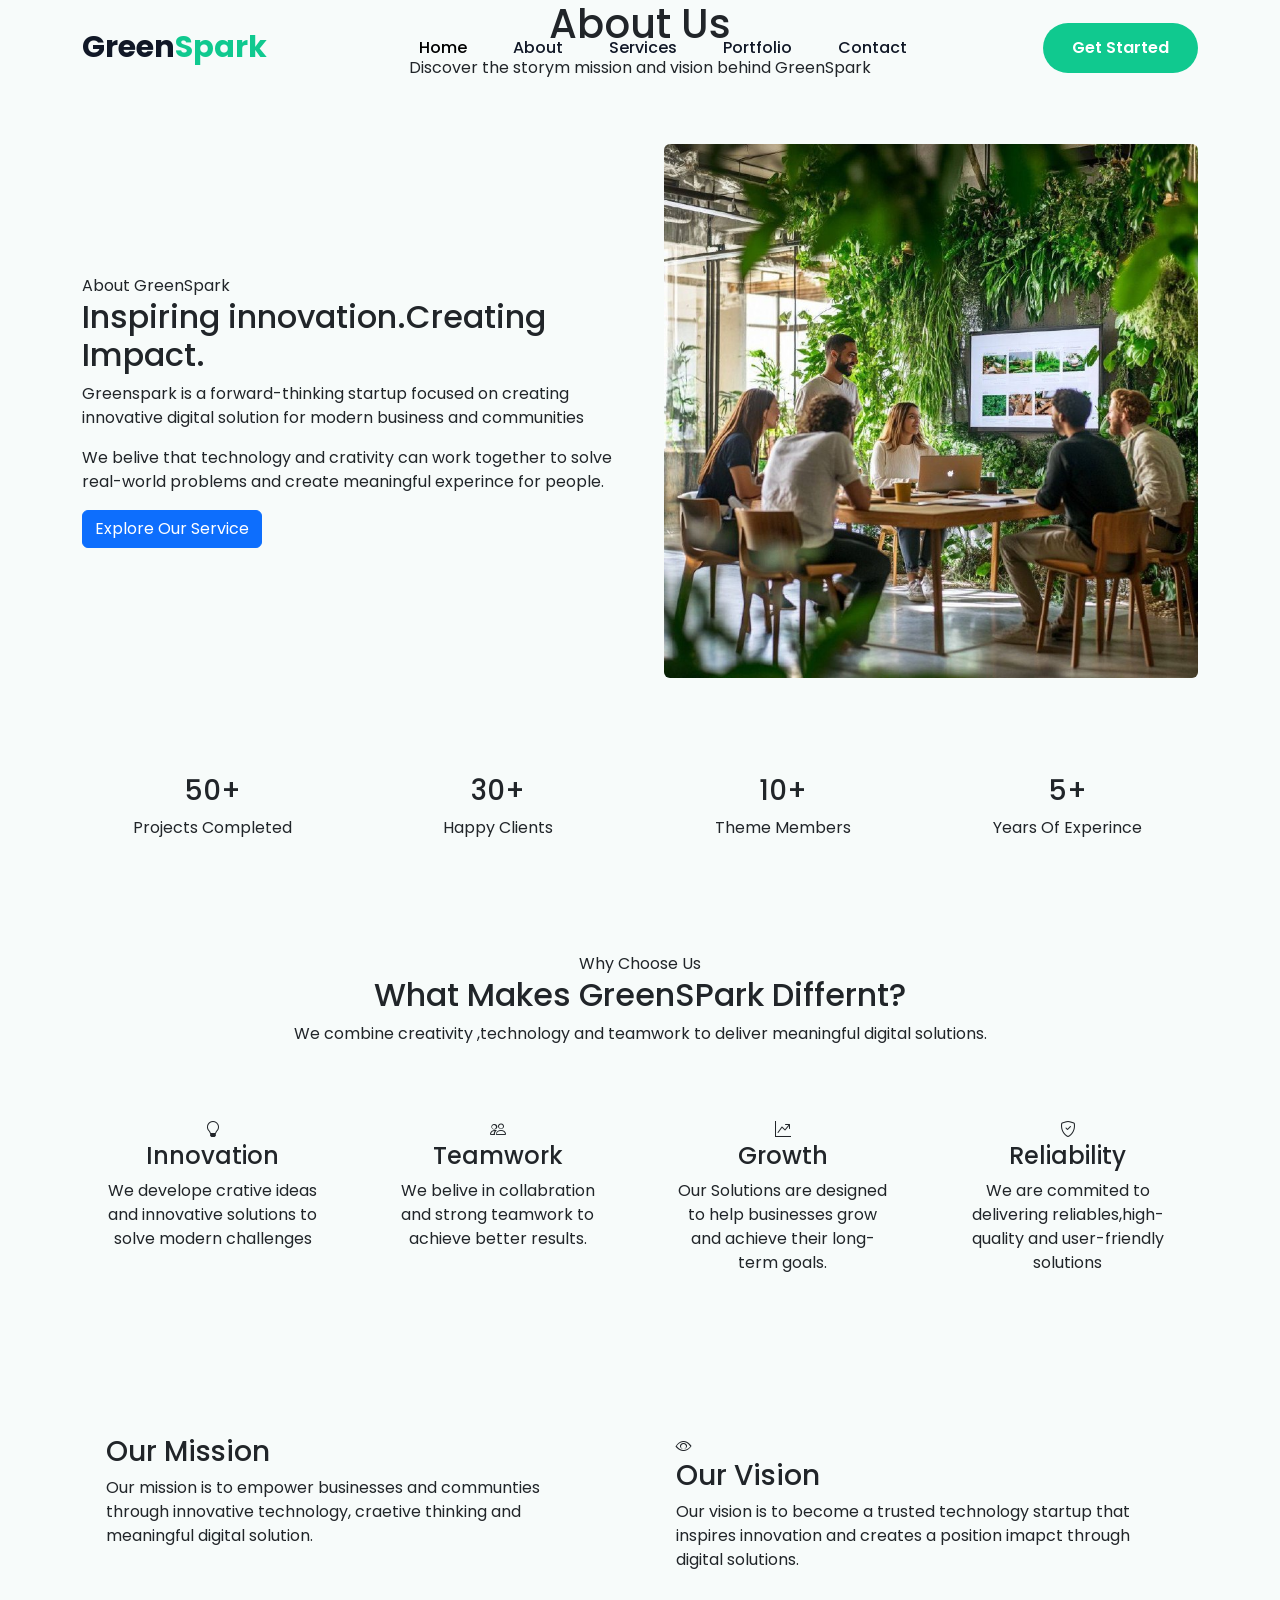
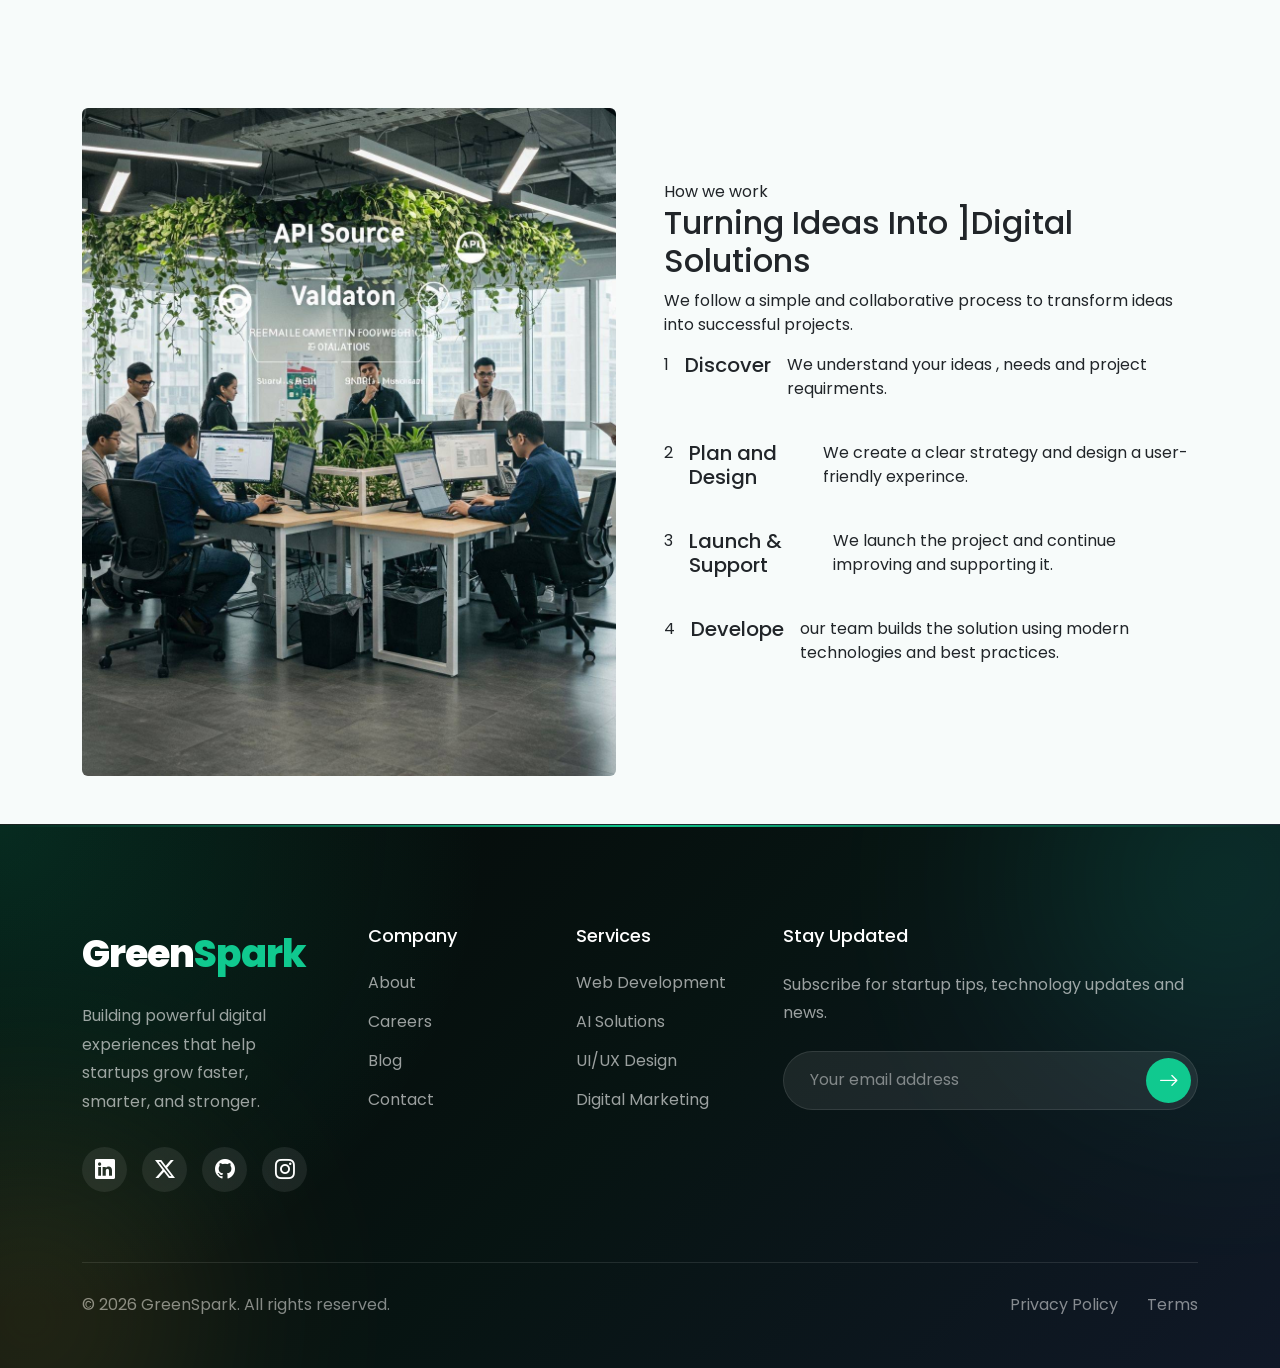
==== about.html @ 2377ae33 "Create GreenSpark About Us Page Structure" ====
<!DOCTYPE html>
<html lang="en">
<head>
    <meta charset="UTF-8">
    <meta name="viewport" content="width=device-width, initial-scale=1.0">
    <title>GreenSpark</title>

    <!-- Bootstrap CSS -->
    <link href="https://cdn.jsdelivr.net/npm/bootstrap@5.3.3/dist/css/bootstrap.min.css" rel="stylesheet" />
    
    <!-- Bootstrap Icons -->
    <link rel="stylesheet" href="https://cdn.jsdelivr.net/npm/bootstrap-icons@1.11.3/font/bootstrap-icons.min.css" />
    
    <!-- Google Font -->
    <link rel="preconnect" href="https://fonts.googleapis.com" />
    <link rel="preconnect" href="https://fonts.gstatic.com" crossorigin />
    
    <link href="https://fonts.googleapis.com/css2?family=Poppins:wght@300;400;500;600;700;800&display=swap"
        rel="stylesheet" />

        <link rel="stylesheet" href="css/style.css" />
</head>
<body>

    <!-- Navbar Start -->
    
    <nav class="navbar navbar-expand-lg fixed-top custom-navbar">
        <div class="container">
            <a class="navbar-brand fw-bold logo" href="#">
                Green<span>Spark</span>
            </a>
    
            <button class="navbar-toggler border-0 shadow-none" type="button" data-bs-toggle="collapse"
                data-bs-target="#navbar">
                <i class="bi bi-list fs-2"></i>
            </button>
    
            <div class="collapse navbar-collapse" id="navbar">
                <ul class="navbar-nav mx-auto">
                    <li class="nav-item">
                        <a class="nav-link active" href="#">Home</a>
                    </li>
    
                    <li class="nav-item">
                        <a class="nav-link" href="#">About</a>
                    </li>
    
                    <li class="nav-item">
                        <a class="nav-link" href="#">Services</a>
                    </li>
    
                    <li class="nav-item">
                        <a class="nav-link" href="#">Portfolio</a>
                    </li>
    
                    <li class="nav-item">
                        <a class="nav-link" href="#">Contact</a>
                    </li>
                </ul>
    
                <a href="#" class="btn btn-start"> Get Started </a>
            </div>
        </div>
    </nav>
    <!-- About Hero Section -->
    <section class="about-hero">
        <div class="container text-center">
            <h1>About Us</h1>
            <p>Discover the storym mission and vision behind GreenSpark</p>
        </div>
    </section>
    
    <!-- About GreenSpark -->
    <section class="about-intro py-5">
        <div class="container">
            <div class="row align-items-center g-5">
                <div class="col-lg-6">
                    <span>
                        About GreenSpark
                    </span>
                    <h2>
                        Inspiring innovation.Creating Impact.
                    </h2>
                    <p>
                        Greenspark is a forward-thinking startup focused on creating innovative digital solution for
                        modern business and communities
                    </p>
    
                    <p>
                        We belive that technology and crativity can work together to solve real-world problems and
                        create meaningful experince for people.
                    </p>
    
                    <a href="" class="btn btn-primary">
                        Explore Our Service
    
                    </a>
                </div>
                <div class="col-lg-6">
                    <img src="images/about-img.jfif" alt="GreenSpark theme working together" class="img-fluid rounded">
                </div>
    
            </div>
        </div>
    </section>
    
    <!-- Statistics Section -->
    <section class="statistics py-5">
        <div class="container">
            <div class="row text-center g-4">
    
                <!-- Statistics 1 -->
                <div class="col-6 col-lg-3">
                    <div class="stat-item">
                        <h3>
                            50+
                        </h3>
                        <p>
                            Projects Completed
                        </p>
                    </div>
                </div>
    
                <!-- Statistics 2 -->
    
                <div class="col-6 col-lg-3">
                    <div class="stat-item">
                        <h3>
                            30+
                        </h3>
                        <p>
                            Happy Clients
                        </p>
                    </div>
                </div>
    
                <!-- Statistics 3 -->
    
                <div class="col-6 col-lg-3">
                    <div class="stat-item">
                        <h3>
                            10+
                        </h3>
                        <p>
                            Theme Members
                        </p>
                    </div>
                </div>
    
                <!-- Statistics 4 -->
    
                <div class="col-6 col-lg-3">
                    <div class="stat-item">
                        <h3>
                            5+
                        </h3>
                        <p>
                            Years Of Experince
                        </p>
                    </div>
                </div>
    
            </div>
    </section>
    
    <!-- Why Choose us  -->
    
    <section class="why-choose-us py-5">
        <div class="container">
            <div class="text-center mb-5">
                <span>
                    Why Choose Us
                </span>
                <h2>
                    What Makes GreenSPark Differnt?
                </h2>
    
                <p>
                    We combine creativity ,technology and teamwork to deliver meaningful digital solutions.
                </p>
    
            </div>
    
            <div class="row g-4">
    
                <!-- Feature 1 -->
                <div class="col-md-6 col-lg-3">
                    <div class="featured-card text-center p-4 h-100">
                        <div class="feature-icon">
                            <i class="bi bi-lightbulb"></i>
                        </div>
                        <h4>
                            Innovation
                        </h4>
                        <p>
                            We develope crative ideas and innovative solutions to solve modern challenges
                        </p>
    
                    </div>
    
                </div>
    
                <!-- Feature 2 -->
                <div class="col-md-6 col-lg-3">
                    <div class="featured-card text-center p-4 h-100">
                        <div class="feature-icon">
                            <i class="bi bi-people"></i>
                        </div>
                        <h4>
                            Teamwork
                        </h4>
                        <p>
                            We belive in collabration and strong teamwork to achieve better results.
                        </p>
    
                    </div>
    
                </div>
    
                <!-- Feature 3 -->
                <div class="col-md-6 col-lg-3">
                    <div class="featured-card text-center p-4 h-100">
                        <div class="feature-icon">
                            <i class="bi bi-graph-up-arrow"></i>
                        </div>
                        <h4>
                            Growth
                        </h4>
                        <p>
                            Our Solutions are designed to help businesses grow and achieve their long-term goals.
                        </p>
    
                    </div>
    
                </div>
    
                <!-- Feature 4 -->
                <div class="col-md-6 col-lg-3">
                    <div class="featured-card text-center p-4 h-100">
                        <div class="feature-icon">
                            <i class="bi bi-shield-check"></i>
                        </div>
                        <h4>
                            Reliability
                        </h4>
                        <p>
                            We are commited to delivering reliables,high-quality and user-friendly solutions
                        </p>
    
                    </div>
    
                </div>
    
            </div>
        </div>
    
    </section>
    
    <!-- Mission & Vission -->
    
    <section class="mission-vision py-5">
        <div class="container">
            <div class="row g-4">
    
                <!-- mission -->
    
                <div class="col-md-6">
                    <div class="mission-card p-4 h-100">
                        <div class="section-icon">
                            <i class="bi bi-bullseys"></i>
                        </div>
                        <h3>
                            Our Mission
                        </h3>
                        <p>
                            Our mission is to empower businesses and communties through innovative technology,
                            craetive thinking and meaningful digital solution.
                        </p>
    
                    </div>
                </div>
    
                <!-- vision -->
    
                <div class="col-md-6">
                    <div class="mission-card p-4 h-100">
                        <div class="section-icon">
                            <i class="bi bi-eye"></i>
                        </div>
                        <h3>
                            Our Vision
                        </h3>
                        <p>
                            Our vision is to become a trusted technology startup that inspires innovation and creates a
                            position imapct through digital solutions.
                        </p>
    
                    </div>
                </div>
    
            </div>
        </div>
    
    </section>
    
    <!-- How we work -->
    <section class="how-it-works py-5">
        <div class="container">
            <div class="row align-items-center g-5">
    
                <!-- Image-->
                <div class="col-lg-6">
                    <img src="images/abo.jfif" alt="GreenSPark team working" class="img-fluid rounded">
                </div>
    
                <!-- Steps -->
    
                <div class="col-lg-6">
                    <span>
                        How we work
                    </span>
    
                    <h2>
                        Turning Ideas Into ]Digital Solutions
                    </h2>
    
                    <p>
                        We follow a simple and collaborative process to transform ideas into successful projects.
                    </p>
    
                    <!-- Step 1 -->
    
                    <div class="work-step d-flex gap-3 mb-4">
                        <div class="step-number">
                            1
                        </div>
    
                        <h5>
                            Discover
                        </h5>
    
                        <p>
                            We understand your ideas , needs and project requirments.
                        </p>
                    </div>
    
                    <!-- Step 2 -->
    
                    <div class="work-step d-flex gap-3 mb-4">
                        <div class="step-number">
                            2
                        </div>
    
                        <h5>
                            Plan and Design
                        </h5>
    
                        <p>
                            We create a clear strategy and design a user-friendly experince.
                        </p>
                    </div>
    
                    <!-- Step 3 -->
    
                    <div class="work-step d-flex gap-3 mb-4">
                        <div class="step-number">
                            3
                        </div>
    
                        <h5>
                            Launch & Support
                        </h5>
    
                        <p>
                            We launch the project and continue improving and supporting it.
                        </p>
                    </div>
    
                    <!-- Step 4 -->
    
                    <div class="work-step d-flex gap-3 mb-4">
                        <div class="step-number">
                            4
                        </div>
    
                        <h5>
                            Develope
                        </h5>
    
                        <p>
                            our team builds the solution using modern technologies and best practices.
                        </p>
                    </div>
    
                </div>
    
            </div>
        </div>
    
    </section>
    <!-- Footer Section   -->
    
    <footer class="footer">
        <!-- Decorative Glow -->
    
        <div class="footer-glow footer-glow-one"></div>
        <div class="footer-glow footer-glow-two"></div>
    
        <div class="container">
            <div class="footer-main">
                <!-- Brand -->
    
                <div class="footer-brand">
                    <a href="#" class="footer-logo"> Green<span>Spark</span> </a>
    
                    <p>
                        Building powerful digital experiences that help startups grow
                        faster, smarter, and stronger.
                    </p>
    
                    <div class="footer-socials">
                        <a href="#">
                            <i class="bi bi-linkedin"></i>
                        </a>
    
                        <a href="#">
                            <i class="bi bi-twitter-x"></i>
                        </a>
    
                        <a href="#">
                            <i class="bi bi-github"></i>
                        </a>
    
                        <a href="#">
                            <i class="bi bi-instagram"></i>
                        </a>
                    </div>
                </div>
    
                <!-- Company -->
    
                <div class="footer-column">
                    <h4>Company</h4>
    
                    <a href="#"> About </a>
    
                    <a href="#"> Careers </a>
    
                    <a href="#"> Blog </a>
    
                    <a href="#"> Contact </a>
                </div>
    
                <!-- Services -->
    
                <div class="footer-column">
                    <h4>Services</h4>
    
                    <a href="#"> Web Development </a>
    
                    <a href="#"> AI Solutions </a>
    
                    <a href="#"> UI/UX Design </a>
    
                    <a href="#"> Digital Marketing </a>
                </div>
    
                <!-- Newsletter -->
    
                <div class="footer-newsletter">
                    <h4>Stay Updated</h4>
    
                    <p>Subscribe for startup tips, technology updates and news.</p>
    
                    <div class="newsletter-box">
                        <input type="email" placeholder="Your email address" />
    
                        <button>
                            <i class="bi bi-arrow-right"></i>
                        </button>
                    </div>
                </div>
            </div>
    
            <!-- Bottom -->
    
            <div class="footer-bottom">
                <p>© 2026 GreenSpark. All rights reserved.</p>
    
                <div>
                    <a href="#"> Privacy Policy </a>
    
                    <a href="#"> Terms </a>
                </div>
            </div>
        </div>
    </footer>
    
    <script src="js/main.js"></script>
    <script src="https://cdn.jsdelivr.net/npm/bootstrap@5.3.3/dist/js/bootstrap.bundle.min.js"></script>

</body>
</html>
---- css/style.css ----
:root{

--primary:#0DBA7B;
--primary-dark:#0A8A5A;
--secondary:#FFD54A;

--dark:#101918;

--dark-2:#1F2937;

--light:#F8FCFB;

--white:#FFFFFF;

--text:#6B7280;

--border:#E5E7EB;

--shadow:0 15px 40px rgba(0,0,0,.08);

--radius:20px;

--transition:.35s ease;
--color: rgb(246, 251, 250)


}


*{
margin:0;
padding:0;
box-sizing:border-box;
font-family:'Poppins',sans-serif;
}

:root{

--green:#10C98F;
--yellow:#FFD34E;
--dark:#111827;
--gray:#6B7280;
--light:#F7FBFA;
--white:#fff;
--shadow:0 15px 40px rgba(0,0,0,.08);

}

body{

background:var(--light);

overflow-x:hidden;

}

.custom-navbar{

padding:20px 0;

transition:.4s;

}

.nav-scroll{

background:white;

box-shadow:var(--shadow);

padding:15px 0;

}

.logo{

font-size:30px;

color:var(--dark);

}

.logo span{

color:var(--green);

}

.nav-link{

margin:0 15px;

font-weight:500;

color:var(--dark);

transition:.3s;

}

.nav-link:hover{

color:var(--green);

}

.btn-start{

background:var(--green);

color:white;

padding:12px 28px;

border-radius:50px;

font-weight:600;

}

.btn-start:hover{

background:#0da776;

color:white;

transform:translateY(-3px);

}

.hero{

position:relative;

padding-top:120px;

}

.hero-tag{

display:inline-block;

padding:10px 20px;

background:white;

border-radius:50px;

box-shadow:var(--shadow);

font-size:14px;

font-weight:600;

}

.hero-title{

font-size:65px;

font-weight:800;

line-height:1.2;

color:var(--dark);

}

.hero-title span{

color:var(--green);

}

.hero-text{

font-size:18px;

color:var(--gray);

max-width:520px;

line-height:1.8;

}

.hero-btn{

background:var(--green);

color:white;

padding:15px 35px;

border-radius:50px;

font-weight:600;

margin-right:15px;

}

.hero-btn:hover{

background:#0da776;

color:white;

transform:translateY(-4px);

}

.hero-outline{

border:2px solid var(--green);

padding:15px 30px;

border-radius:50px;

color:var(--green);

font-weight:600;

}

.hero-outline:hover{

background:var(--green);

color:white;

}

.dashboard{

height: 551px;

position:relative;

}

.main-circle{

width:380px;

height:380px;

background:linear-gradient(135deg,#10C98F,#00A86B);

border-radius:50%;

position:absolute;

right:20px;

top:80px;

opacity:.15;
z-index: -1;

}

.card-one{

position:absolute;

top:40px;

left:20px;

background:white;

padding:30px;

border-radius:20px;

box-shadow:var(--shadow);

width:250px;

}

.card-two{

position:absolute;

right:0;

top:220px;

background:white;

padding:30px;

width:220px;

border-radius:20px;

box-shadow:var(--shadow);

text-align:center;

}

.card-three{

position:absolute;

bottom:40px;

left:70px;

background:white;

padding:30px;

border-radius:20px;

width:200px;

box-shadow:var(--shadow);

}

.card-two i{

font-size:40px;

color:var(--green);

margin-bottom:15px;

}

/* ----------   animations  -------- */


.floating{
animation:float1 4s ease-in-out infinite;
}

.floating2{
animation:float2 5s ease-in-out infinite;
}

.floating3{
animation:float3 6s ease-in-out infinite;
}

@keyframes float1{
0%,100%{transform:translateY(0);}
50%{transform:translateY(-20px);}
}

@keyframes float2{
0%,100%{transform:translateY(0);}
50%{transform:translateY(20px);}
}

@keyframes float3{
0%,100%{transform:translateY(0);}
50%{transform:translateY(-15px);}
}


/* ---   Companies  --- */

.company-title{
font-weight:600;
color:var(--gray);
}

.company-wrapper{
overflow:hidden;
}

.company-track{
display:flex;
gap:70px;
animation:scrollLogo 20s linear infinite;
}

.company-track img{
height:40px;
opacity:.7;
transition:.3s;
}

.company-track img:hover{
opacity:1;
transform:scale(1.1);
}

@keyframes scrollLogo{
0%{
transform:translateX(0);
}
100%{
transform:translateX(-50%);
}
}

/* ----   Stats  ---- */

.stats{
padding:80px 0;
}

.stat-card{

background:white;

padding:40px;

text-align:center;

border-radius:20px;

box-shadow:var(--shadow);

transition:.4s;

}

.stat-card:hover{

transform:translateY(-10px);

}

.stat-card h2{

font-size:50px;

color:var(--green);

font-weight:700;

}

.stat-card p{

margin-top:10px;

color:var(--gray);

}

/*  ----  Section Title  ---- */

.section-tag{

display:inline-block;

padding:10px 20px;

background:#eafaf5;

color:var(--green);

border-radius:50px;

font-weight:600;

}

.section-title{

font-size:45px;

font-weight:700;

color:var(--green);

}


/*  --- Why Choose Us -----*/

.why-us{


padding:160px 0;

background:
radial-gradient(circle at top left, rgba(16,201,143,.18), transparent 35%),
radial-gradient(circle at bottom right, rgba(255,213,78,.12), transparent 30%),
linear-gradient(135deg,#071412,#101827,#050807);

position:relative;

overflow:hidden;

}


/* Background glowing circles */

.why-us::before{

content:"";

position:absolute;

width:400px;
height:400px;

background:#10C98F;

filter:blur(150px);

opacity:.15;

top:-150px;
right:-100px;

}


.why-us::after{

content:"";

position:absolute;

width:300px;
height:300px;

background:#FFD34E;

filter:blur(140px);

opacity:.1;

bottom:-100px;
left:-100px;

}



.why-us .section-tag{

background:rgba(16,201,143,.15);

color:#10C98F;

border:1px solid rgba(16,201,143,.3);

}



.why-us .section-title{

color:white;

}



/* Cards */


.why-card{

background:

linear-gradient(
145deg,
rgba(255,255,255,.12),
rgba(255,255,255,.05)
);


border:1px solid rgba(255,255,255,.12);


backdrop-filter:blur(15px);


padding:45px 30px;


border-radius:28px;


text-align:center;


transition:.5s;


height:100%;


position:relative;


overflow:hidden;


}



/* Card glow hover */


.why-card::before{

content:"";

position:absolute;

width:120px;
height:120px;

background:#10C98F;

filter:blur(70px);

opacity:0;

transition:.5s;

top:-50px;
right:-50px;

}



.why-card:hover::before{

opacity:.5;

}



.why-card:hover{

transform:translateY(-15px);

border-color:#10C98F;

box-shadow:

0 25px 60px rgba(16,201,143,.25);

}





.icon-box{

width:75px;

height:75px;

margin:auto;


border-radius:22px;


background:

linear-gradient(
135deg,
#10C98F,
#0b8f67
);


display:flex;

justify-content:center;

align-items:center;


margin-bottom:30px;


box-shadow:

0 10px 30px rgba(16, 201, 143, 0.349);


}



.icon-box i{

color:white;

font-size:32px;

}



.why-card h4{

color:white;

font-weight:700;

margin-bottom:15px;

}



.why-card p{

color:rgba(255,255,255,.65);

line-height:1.8;

}


/*  ----  SVG WAVES   ---- */


.wave{

position:absolute;

left:0;

width:100%;

overflow:hidden;

line-height:0;

z-index:2;

}



.wave svg{

position:relative;

display:block;

width:calc(100% + 1.3px);

height:160px;

}



.wave path{

fill:#F7FBFA;

}



.wave-top,
.wave-bottom{
    position:absolute;
    left:0;
    width:100%;
    line-height:0;
    overflow:hidden;
}

.wave-top{
    top:-1px;
}

.wave-bottom{
    bottom:-1px;
}

.wave-top svg,
.wave-bottom svg{
    display:block;
    width:100%;
    height:130px;
}

.wave-top path,
.wave-bottom path{
    fill:#F8FCFB;
}

/* top wave */

.wave-top{
    position:absolute;
    top:0;
    left:0;
    width:100%;
    height:120px;
    background:#F8FCFB;

    mask:url("data:image/svg+xml,%3Csvg xmlns='http://www.w3.org/2000/svg' viewBox='0 0 1440 120'%3E%3Cpath d='M0,60 C300,120 500,0 720,60 C950,120 1180,0 1440,60 L1440,0 L0,0 Z' fill='black'/%3E%3C/svg%3E")
    center/cover no-repeat;
}


.Butt-Wave{
    padding-bottom: 120px;
}


/* ----  Process Section  ---- */


.process-section{

padding:100px 0;

background: #F8FCFB;

}


.section-description{

max-width:600px;

margin:auto;

color:var(--gray);

line-height:1.8;

}



.process-card{


background:var(--light);

padding:40px 30px;

border-radius:25px;

height:100%;

position:relative;

overflow:hidden;

transition:.4s;

}


.process-card:hover{

transform:translateY(-12px);

background:white;

box-shadow:var(--shadow);

}



.process-number{


position:absolute;

right:25px;

top:20px;

font-size:50px;

font-weight:800;

color:rgba(16,201,143,.15);


}



.process-card i{


font-size:45px;

color:var(--green);

margin-bottom:25px;

display:block;


}



.process-card h4{


font-weight:700;

margin-bottom:15px;


}



.process-card p{


color:var(--gray);

line-height:1.8;


}

.process-card{

animation:fadeUp .8s ease forwards;

}


@keyframes fadeUp{


from{

opacity:0;

transform:translateY(40px);

}


to{

opacity:1;

transform:translateY(0);

}


}

/* --  Startup Growth Features   ---- */

.growth-section{

    position:relative;
    overflow:hidden;

    padding:140px 0;

    background:
    radial-gradient(circle at top right,
    rgba(16,201,143,.18),
    transparent 35%),

    radial-gradient(circle at bottom left,
    rgba(255,211,78,.08),
    transparent 30%),

    linear-gradient(
    135deg,
    #071412,
    #101827,
    #050807);

}

.growth-section{
    background-image:
        linear-gradient(rgba(255,255,255,.025) 1px, transparent 1px),
        linear-gradient(90deg, rgba(255,255,255,.025) 1px, transparent 1px),
        radial-gradient(circle at top right, rgba(16,201,143,.18), transparent 35%),
        radial-gradient(circle at bottom left, rgba(255,211,78,.08), transparent 30%),
        linear-gradient(135deg,#071412,#101827,#050807);

    background-size:
        50px 50px,
        50px 50px,
        auto,
        auto,
        auto;
}


/* Decorative Glow */

.growth-section::before{

    content:"";

    position:absolute;

    width:450px;
    height:450px;

    background:#10C98F;

    border-radius:50%;

    filter:blur(180px);

    opacity:.12;

    top:-150px;
    right:-100px;

}

.growth-section::after{

    content:"";

    position:absolute;

    width:350px;
    height:350px;

    background:#FFD34E;

    border-radius:50%;

    filter:blur(150px);

    opacity:.08;

    bottom:-120px;
    left:-120px;

}


/* Heading */

.section-heading{

    margin-bottom:70px;

}

.section-subtitle{

    color:rgba(255,255,255,.65);

    max-width:700px;

    margin:auto;

    line-height:1.9;

    margin-top:18px;

}


/* ---   Bento Grid   ----- */

.growth-grid{

    display:grid;

    grid-template-columns:
    repeat(3,1fr);

    gap:28px;

}


/* Large Card */

.large{

    grid-column:span 2;

    min-height:330px;

}


/* Wide Card */

.wide{

    grid-column:span 2;

}


/*  ----    Cards  ------   */

.growth-card{

    position:relative;

    overflow:hidden;

    padding:42px;

    border-radius:30px;

    background:

    linear-gradient(
    145deg,
    rgba(255,255,255,.10),
    rgba(255,255,255,.04));

    border:

    1px solid rgba(255,255,255,.08);

    backdrop-filter:blur(16px);

    transition:.45s ease;

}


/* Green Glow */

.growth-card::before{

    content:"";

    position:absolute;

    width:180px;
    height:180px;

    background:#10C98F;

    border-radius:50%;

    filter:blur(80px);

    opacity:0;

    transition:.45s;

    top:-80px;
    right:-80px;

}


/* Border Animation */

.growth-card::after{

    content:"";

    position:absolute;

    inset:0;

    border-radius:30px;

    padding:1px;

    background:

    linear-gradient(
    135deg,
    transparent,
    rgba(16,201,143,.8),
    transparent);

    -webkit-mask:
    linear-gradient(#fff 0 0) content-box,
    linear-gradient(#fff 0 0);

    -webkit-mask-composite:xor;

            mask-composite:exclude;

    opacity:0;

    transition:.45s;

}


/* Hover */

.growth-card:hover{

    transform:

    translateY(-12px);

    box-shadow:

    0 25px 60px rgba(16,201,143,.18);

}

.growth-card:hover::before{

    opacity:.45;

}

.growth-card:hover::after{

    opacity:1;

}


/* ----  Icon   ----- */

.card-icon{

    width:74px;
    height:74px;

    border-radius:22px;

    display:flex;

    align-items:center;

    justify-content:center;

    margin-bottom:30px;

    background:

    linear-gradient(
    135deg,
    #10C98F,
    #087454);

    box-shadow:

    0 15px 35px rgba(16,201,143,.35);

    transition:.45s;

}

.card-icon i{

    color:#fff;

    font-size:34px;

}

.growth-card:hover .card-icon{

    transform:

    rotate(-8deg)
    scale(1.08);

}


/* ---  Typography  ----- */

.growth-card h3{

    color:#fff;

    font-weight:700;

    margin-bottom:18px;

    font-size:1.45rem;

}

.growth-card p{

    color:rgba(255,255,255,.68);

    line-height:1.9;

}


/*  ---- Responsive  ---- */

@media(max-width:991px){

.growth-grid{

grid-template-columns:
repeat(2,1fr);

}

.large,
.wide{

grid-column:span 2;

}

}


@media(max-width:768px){

.growth-grid{

grid-template-columns:1fr;

}

.large,
.wide{

grid-column:span 1;

min-height:auto;

}

.growth-card{

padding:32px;

}

}


/*  ---- Testimonials  ----   */

.testimonials-section{

    position:relative;

    overflow:hidden;

    padding:140px 0;

    background:
    radial-gradient(circle at top left,
    rgba(16,201,143,.15),
    transparent 35%),

    radial-gradient(circle at bottom right,
    rgba(255,211,78,.08),
    transparent 30%),

    linear-gradient(
    135deg,
    #050807,
    #101827,
    #071412);

}

/* Decorative Glow */

.testimonials-section::before{

    content:"";

    position:absolute;

    width:420px;
    height:420px;

    background:#10C98F;

    border-radius:50%;

    filter:blur(180px);

    opacity:.12;

    left:-120px;
    top:-100px;

}

.testimonials-section::after{

    content:"";

    position:absolute;

    width:320px;
    height:320px;

    background:#FFD34E;

    border-radius:50%;

    filter:blur(150px);

    opacity:.08;

    right:-120px;
    bottom:-120px;

}

/* Card */

.testimonial-card{

    position:relative;

    height:100%;

    padding:40px;

    border-radius:30px;

    overflow:hidden;

    backdrop-filter:blur(16px);

    border:1px solid rgba(255,255,255,.08);

    background:

    linear-gradient(
    145deg,
    rgba(255,255,255,.10),
    rgba(255,255,255,.04));

    transition:.45s;

}

/* Featured Card */

.featured{

    transform:scale(1.05);

    border-color:#10C98F;

    box-shadow:
    0 25px 60px rgba(16,201,143,.18);

}

/* Hover */

.testimonial-card:hover{

    transform:translateY(-12px);

    box-shadow:
    0 20px 50px rgba(16,201,143,.20);

}

.featured:hover{

    transform:translateY(-12px) scale(1.05);

}

/* Quote */

.quote-icon{

    width:60px;
    height:60px;

    border-radius:18px;

    display:flex;

    justify-content:center;

    align-items:center;

    margin-bottom:25px;

    background:

    linear-gradient(
    135deg,
    #10C98F,
    #087454);

}

.quote-icon i{

    color:white;

    font-size:28px;

}

/* Stars */

.stars{

    margin-bottom:25px;

}

.stars i{

    color:#FFD34E;

    margin-right:3px;

}

/* Text */

.testimonial-text{

    color:rgba(255,255,255,.70);

    line-height:1.9;

    margin-bottom:35px;

}

/* Client */

.client{

    display:flex;

    align-items:center;

    gap:18px;

}

.client img{

    width:65px;
    height:65px;

    border-radius:50%;

    border:3px solid #10C98F;

    object-fit:cover;

}

.client h5{

    color:white;

    margin:0;

    font-size:18px;

}

.client span{

    color:rgba(255,255,255,.55);

    font-size:14px;

}

/* Responsive */

@media(max-width:991px){

.featured{

    transform:none;

}

.featured:hover{

    transform:translateY(-12px);

}

}


/*   FAQ SECTION   */


.faq-section{

    position:relative;

    padding:170px 0 130px;

    overflow:hidden;

    background:#ffffff;

}



/* Wave    */


.faq-wave{

    position:absolute;

    top:-1px;

    left:0;

    width:100%;

}



.faq-wave svg{

    width:100%;

    height:120px;

    display:block;

}



.faq-wave path{

    fill:#071412;

}





/*  Header    */


.faq-header{

    margin-bottom:70px;

}



.faq-tag{


    display:inline-block;


    padding:8px 22px;


    border-radius:50px;


    background:

    rgba(16,201,143,.12);


    color:#10C98F;


    border:

    1px solid rgba(16,201,143,.25);


    font-weight:700;


}




.faq-header h2{


    margin-top:25px;


    font-size:3rem;


    line-height:1.2;


    font-weight:800;


    color:#071412;


}




.faq-header p{


    max-width:650px;


    margin:20px auto;


    color:#64748b;


    line-height:1.8;


}






/*  FAQ Wrapper  */


.faq-wrapper{


    max-width:900px;


    margin:auto;


}






/*  FAQ Cards    */



.faq-item{


    margin-bottom:22px;


    background:#ffffff;


    border-radius:25px;


    border:

    1px solid #e5e7eb;


    box-shadow:

    0 15px 40px rgba(0,0,0,.06);


    overflow:hidden;


    transition:.4s;


}




.faq-item:hover{


    transform:translateY(-6px);


    border-color:#10C98F;


    box-shadow:

    0 25px 60px rgba(16,201,143,.15);


}







/*   Question   */



.faq-question{


    width:100%;


    border:none;


    background:none;


    padding:30px;


    display:flex;


    justify-content:space-between;


    align-items:center;


    cursor:pointer;


    color:#071412;


    font-size:1.1rem;


    font-weight:700;


}





.faq-question span{


    width:38px;


    height:38px;


    border-radius:50%;


    display:flex;


    justify-content:center;


    align-items:center;


    background:#10C98F;


    color:white;


    font-size:24px;


    transition:.4s;


}




.faq-item:hover .faq-question span{


    transform:rotate(90deg);


}







/*   Answer   */



.faq-answer{


    padding:0 30px 30px;


}



.faq-answer p{


    color:#64748b;


    line-height:1.8;


    margin:0;


}






/*   Floating Green Glow    */


.faq-section::before{


    content:"";


    position:absolute;


    width:400px;


    height:400px;


    border-radius:50%;


    background:#10C98F;


    filter:blur(160px);


    opacity:.10;


    top:200px;


    left:-150px;


}





.faq-section::after{


    content:"";


    position:absolute;


    width:350px;


    height:350px;


    border-radius:50%;


    background:#FFD34E;


    filter:blur(150px);


    opacity:.08;


    bottom:-100px;


    right:-100px;


}





/*   Responsive    */


@media(max-width:768px){


.faq-section{

    padding:120px 0 90px;

}



.faq-header h2{

    font-size:2.2rem;

}



.faq-question{

    padding:22px;

    font-size:1rem;

}



.faq-answer{

    padding:0 22px 25px;

}


}


/* CALL TO ACTION   */


.cta-section{

    position:relative;

    padding:160px 0 130px;

    overflow:hidden;

    background:

    linear-gradient(
    135deg,
    #050807,
    #071412,
    #101827);


}



/*    SVG WAVE    */


.cta-wave{

    position:absolute;

    top:-2px;

    left:0;

    width:100%;

    line-height:0;

}


.cta-wave svg{

    width:100%;

    height:130px;

    display:block;

}


.cta-wave path{

    fill:#ffffff;

}



/*   Glow Background   */


.cta-section::before{


    content:"";


    position:absolute;


    width:500px;

    height:500px;


    background:#10C98F;


    border-radius:50%;


    filter:blur(180px);


    opacity:.18;


    top:50px;

    left:-150px;


}



.cta-section::after{


    content:"";


    position:absolute;


    width:400px;

    height:400px;


    background:#FFD34E;


    border-radius:50%;


    filter:blur(160px);


    opacity:.12;


    right:-100px;

    bottom:-100px;


}




/*   CTA BOX    */


.cta-box{


    position:relative;


    text-align:center;


    padding:90px 40px;


    border-radius:40px;



    background:


    linear-gradient(
    145deg,
    rgba(255,255,255,.12),
    rgba(255,255,255,.04));


    border:

    1px solid rgba(255,255,255,.12);



    backdrop-filter:blur(20px);



    overflow:hidden;


}




/* Animated Glow Inside */


.cta-glow{


    position:absolute;


    width:250px;

    height:250px;


    background:#10C98F;


    border-radius:50%;


    filter:blur(100px);


    opacity:.25;


    top:-100px;

    left:50%;


    transform:translateX(-50%);


    animation:

    ctaFloat 6s infinite alternate;


}



@keyframes ctaFloat{


from{

transform:
translateX(-50%)
translateY(0);

}


to{

transform:
translateX(-50%)
translateY(50px);

}


}




/*   Text    */


.cta-tag{


    display:inline-block;


    padding:8px 20px;


    border-radius:50px;


    color:#10C98F;


    background:

    rgba(16,201,143,.12);



    border:

    1px solid rgba(16,201,143,.3);



    margin-bottom:25px;


}



.cta-box h2{


    color:white;


    font-size:clamp(2.5rem,5vw,4rem);


    font-weight:800;


    line-height:1.15;


}



.cta-box h2 span{


    background:

    linear-gradient(
    90deg,
    #10C98F,
    #FFD34E);


    -webkit-background-clip:text;


    color:transparent;


}



.cta-box p{


    max-width:650px;


    margin:25px auto 45px;


    color:

    rgba(255,255,255,.65);


    line-height:1.8;


    font-size:1.1rem;


}



/*     BUTTONS      */


.cta-buttons{


    display:flex;


    justify-content:center;


    gap:20px;


}



.cta-btn{


    display:flex;


    align-items:center;


    gap:12px;


    padding:16px 35px;


    border-radius:50px;


    background: var(--secondary);


    color:var(--dark);


    text-decoration:none;


    font-weight:700;


    transition:.4s;


    box-shadow:

    0 15px 40px rgba(16,201,143,.35);


}



.cta-btn:hover{


    transform:

    translateY(-5px);


    box-shadow:

    0 25px 60px rgba(16,201,143,.55);


}



.cta-outline{


    padding:16px 35px;


    border-radius:50px;


    border:

    1px solid rgba(255,255,255,.25);


    color:white;


    text-decoration:none;


    transition:.4s;


}



.cta-outline:hover{


    background:white;


    color:#071412;


}



/*      Responsive     */


@media(max-width:768px){


.cta-buttons{

flex-direction:column;

align-items:center;

}


.cta-box{

padding:60px 25px;

}


}


/*    Solutions Section    */


.solutions-section{

position:relative;

padding:140px 0;

overflow:hidden;


background:rgb(248, 252, 251);

}


.solutions-heading{

margin-bottom:80px;

}


.solutions-heading p{

max-width:650px;

margin:25px auto;

color: var(--primary-dark);

line-height: 1.8;

}




/* Layout */


.solutions-wrapper{

display:grid;

grid-template-columns:

1fr 1fr;

gap:70px;

align-items:center;

}




/* LEFT */


.solution-list{

display:flex;

flex-direction:column;

gap:25px;

}



.solution-item{


display:flex;

gap:25px;

padding:25px;


border-radius:25px;


background:

rgba(255,255,255,.05);


border:

1px solid rgba(255,255,255,.1);


transition:.4s;


cursor:pointer;

}



.solution-item:hover,
.solution-item.active{


transform:translateX(10px);


border-color:

#10C98F;


background:

rgba(16,201,143,.08);


box-shadow:

0 20px 50px rgba(16,201,143,.15);


}





.solution-icon{


width:65px;

height:65px;


flex-shrink:0;


display:flex;

align-items:center;

justify-content:center;


border-radius:20px;


background:

linear-gradient(
135deg,
#10C98F,
#087454
);


}



.solution-icon i{

color:white;

font-size:28px;

}



.solution-item h4{

color:var(--secondary);

margin-bottom:10px;

font-weight:700;

}



.solution-item p{

color: var(--text);


line-height:1.7;

margin:0;

}





/* RIGHT DASHBOARD */


.solution-preview{


display:flex;

justify-content:center;

}



.dashboard-card{


width:430px;

height:420px;


padding:30px;


border-radius:35px;


background:

linear-gradient(
145deg,
rgba(255,255,255,.12),
rgba(255,255,255,.04)
);


border:

1px solid rgba(255,255,255,.15);


backdrop-filter:

blur(20px);


box-shadow:

0 30px 80px rgba(0,0,0,.4);


animation:

floatDashboard 5s ease-in-out infinite;


}





.dashboard-header{

display:flex;

gap:10px;

}


.dashboard-header span{

width:12px;

height:12px;

border-radius:50%;

background:#10C98F;

}





.chart-box{


height:200px;


margin-top:40px;


border-radius:25px;


background:

linear-gradient(
180deg,
rgba(16,201,143,.25),
transparent
);


position:relative;

overflow:hidden;

}




.chart-line{

position:absolute;


width:100%;

height:100%;


background:

linear-gradient(
transparent 70%,
rgba(18, 62, 51, 0.4)
);


clip-path:

polygon(
0 80%,
20% 60%,
40% 70%,
60% 35%,
80% 45%,
100% 10%,
100% 100%,
0 100%
);


}





.stats-box{

display:flex;

justify-content:space-between;


margin-top:35px;


}



.stats-box h3{

color:#10C98F;

font-size:35px;

}



.stats-box p{

color:var(--gray);

opacity:.7;

}





@keyframes floatDashboard{


0%,100%{

transform:translateY(0);

}


50%{

transform:translateY(-18px);

}


}





/* Responsive */


@media(max-width:992px){


.solutions-wrapper{

grid-template-columns:1fr;

}


.solution-preview{

margin-top:40px;

}


}




@media(max-width:576px){


.dashboard-card{

width:100%;

height:350px;

}



.solution-item{

padding:20px;

}


}


/* --    Footer   ---   */


.footer{

    position:relative;

    overflow:hidden;

    padding:100px 0 35px;


    background:

    radial-gradient(
    circle at top left,
    rgba(16,201,143,.18),
    transparent 35%),


    linear-gradient(
    135deg,
    #050807,
    #071412,
    #101827);


    border-top:

    1px solid rgba(255,255,255,.08);

}





/* Top glowing line */


.footer::before{

    content:"";

    position:absolute;

    top:0;

    left:0;

    width:100%;

    height:2px;


    background:

    linear-gradient(
    90deg,
    transparent,
    #10C98F,
    transparent);

}




/* Background Glows */


.footer-glow{

    position:absolute;

    border-radius:50%;

    filter:blur(120px);

    opacity:.18;

}


.footer-glow-one{

    width:350px;

    height:350px;

    background:#10C98F;

    right:-120px;

    top:-120px;

}



.footer-glow-two{

    width:300px;

    height:300px;

    background:#FFD34E;

    left:-120px;

    bottom:-100px;

}





/* Main Layout */


.footer-main{


    display:grid;

    grid-template-columns:

    1.5fr
    1fr
    1fr
    1.5fr;


    gap:50px;


    position:relative;

    z-index:2;

}





/* Brand */


.footer-logo{

    text-decoration:none;

    color:white;

    font-size:38px;

    font-weight:800;

    letter-spacing:-1px;

}



.footer-logo span{

    color:#10C98F;

}




.footer-brand p{

    color:

    rgba(255,255,255,.6);

    line-height:1.8;

    margin-top:20px;

    max-width:320px;

}





/* Social */


.footer-socials{

    display:flex;

    gap:15px;

    margin-top:30px;

}


.footer-socials a{


    width:45px;

    height:45px;


    display:flex;

    align-items:center;

    justify-content:center;


    border-radius:50%;


    background:

    rgba(255,255,255,.08);


    color:white;


    font-size:20px;


    transition:.35s;


}




.footer-socials a:hover{

    background:#10C98F;

    transform:

    translateY(-6px);

    box-shadow:

    0 10px 30px rgba(16,201,143,.4);

}





/* Columns */


.footer-column h4,
.footer-newsletter h4{


    color:white;

    font-size:18px;

    margin-bottom:25px;

}



.footer-column a{


    display:block;


    text-decoration:none;


    color:

    rgba(255,255,255,.6);


    margin-bottom:15px;


    transition:.3s;


}



.footer-column a:hover{

    color:#10C98F;

    transform:translateX(5px);

}





/* Newsletter */


.footer-newsletter p{


    color:

    rgba(255,255,255,.6);


    line-height:1.7;

}




.newsletter-box{


    display:flex;


    margin-top:25px;


    padding:6px;


    border-radius:50px;


    background:

    rgba(255,255,255,.08);


    border:

    1px solid rgba(255,255,255,.1);


}



.newsletter-box input{


    flex:1;


    background:none;


    border:none;


    outline:none;


    color:white;


    padding:0 20px;


}



.newsletter-box input::placeholder{

    color:

    rgba(255,255,255,.45);

}



.newsletter-box button{


    width:45px;

    height:45px;


    border:none;


    border-radius:50%;


    background:#10C98F;


    color:white;


    font-size:20px;


    cursor:pointer;


    transition:.3s;

}



.newsletter-box button:hover{


    transform:rotate(45deg);


}





/* Bottom */


.footer-bottom{


    margin-top:70px;


    padding-top:30px;


    border-top:

    1px solid rgba(255,255,255,.1);


    display:flex;


    justify-content:space-between;


    color:

    rgba(255,255,255,.5);


}



.footer-bottom a{


    color:

    rgba(255,255,255,.5);


    text-decoration:none;


    margin-left:25px;


}



.footer-bottom a:hover{

    color:#10C98F;

}







/* Responsive */


@media(max-width:991px){


.footer-main{


grid-template-columns:
repeat(2,1fr);


}


}



@media(max-width:600px){


.footer-main{


grid-template-columns:1fr;


}


.footer-bottom{


flex-direction:column;

gap:20px;


}


}
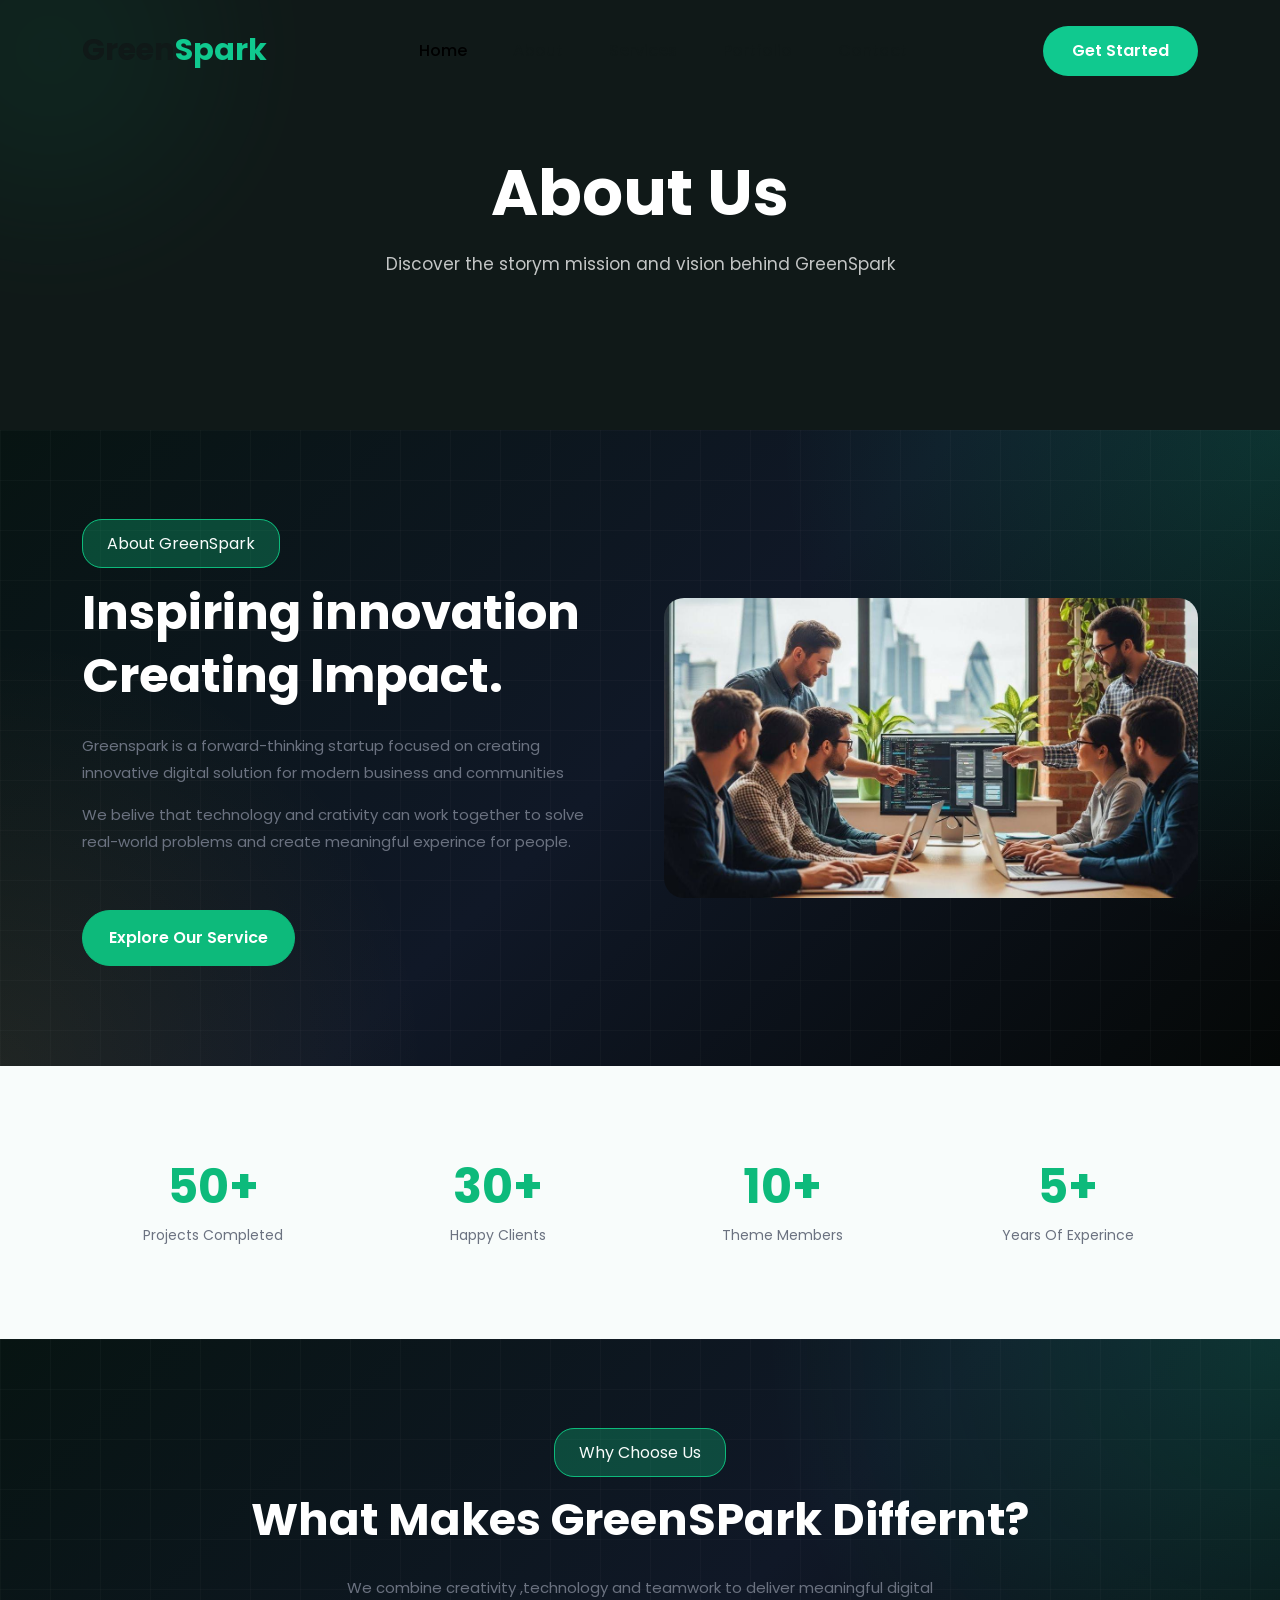
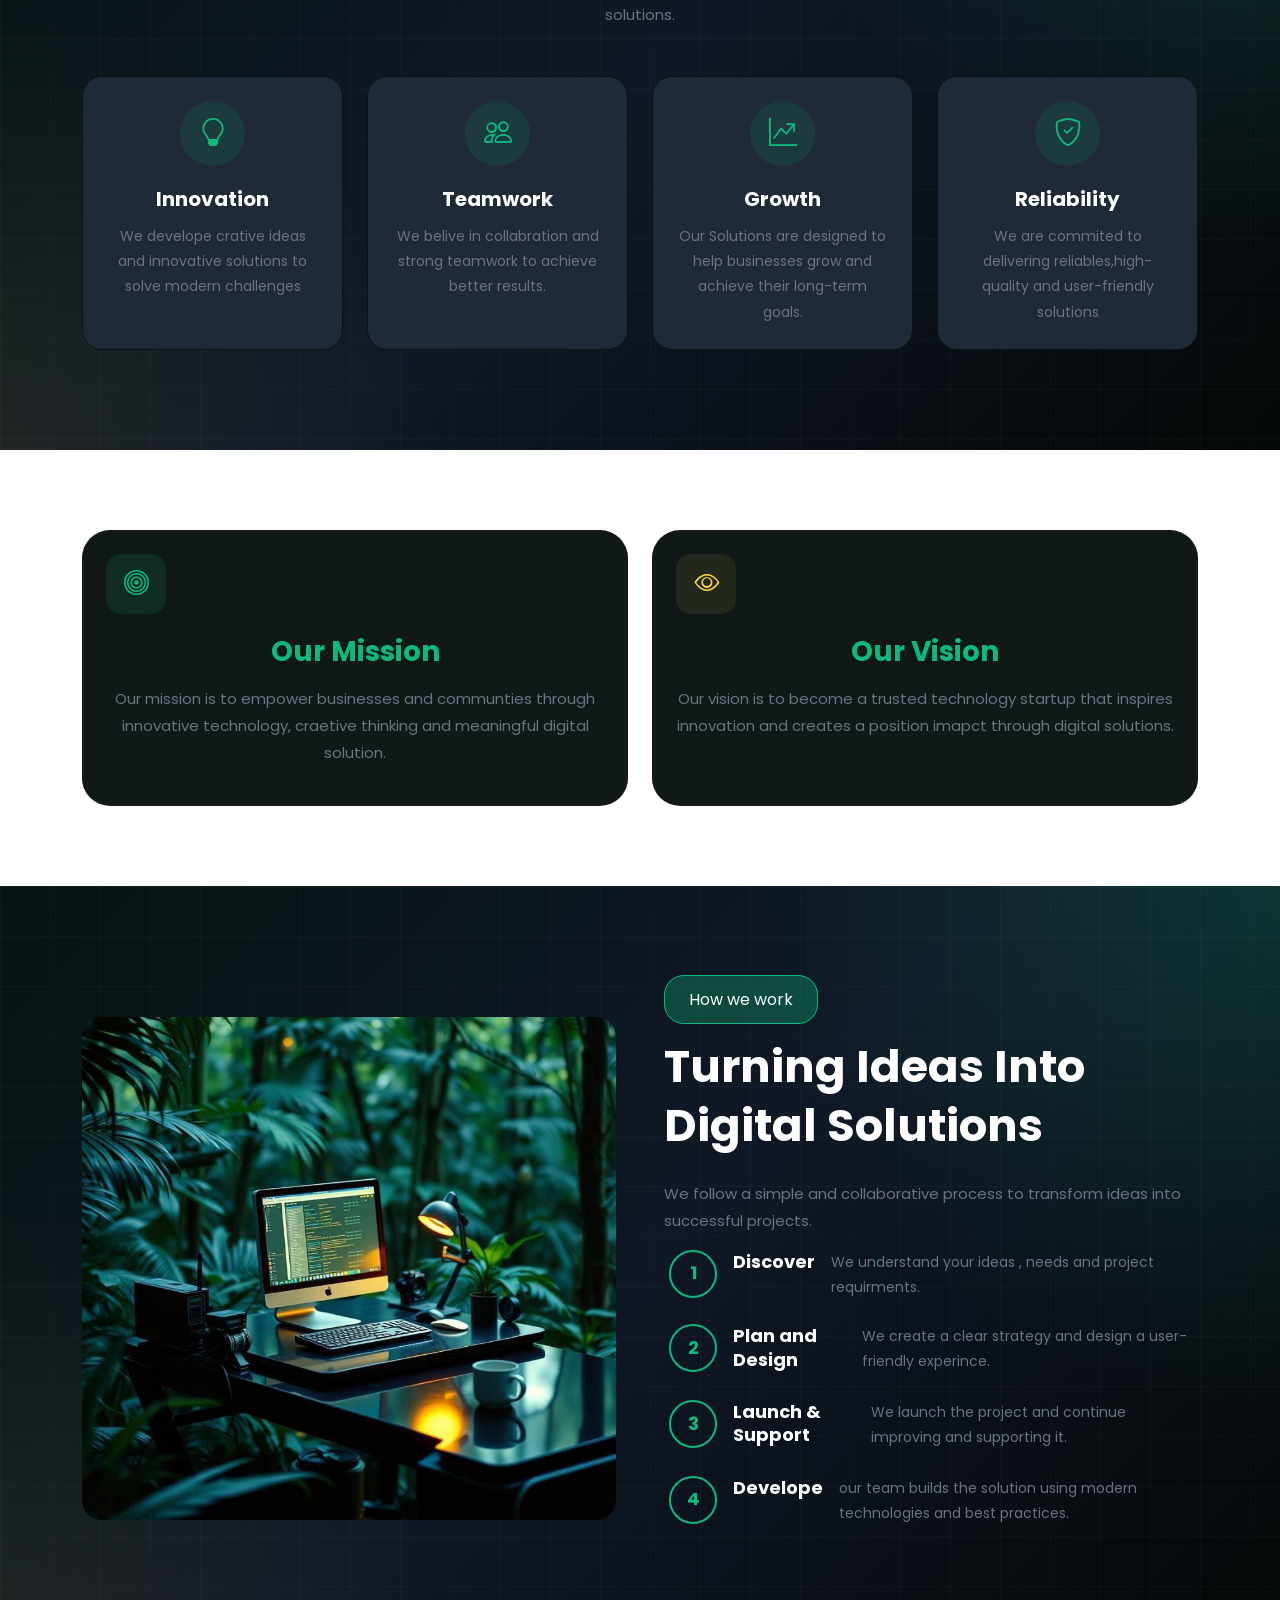
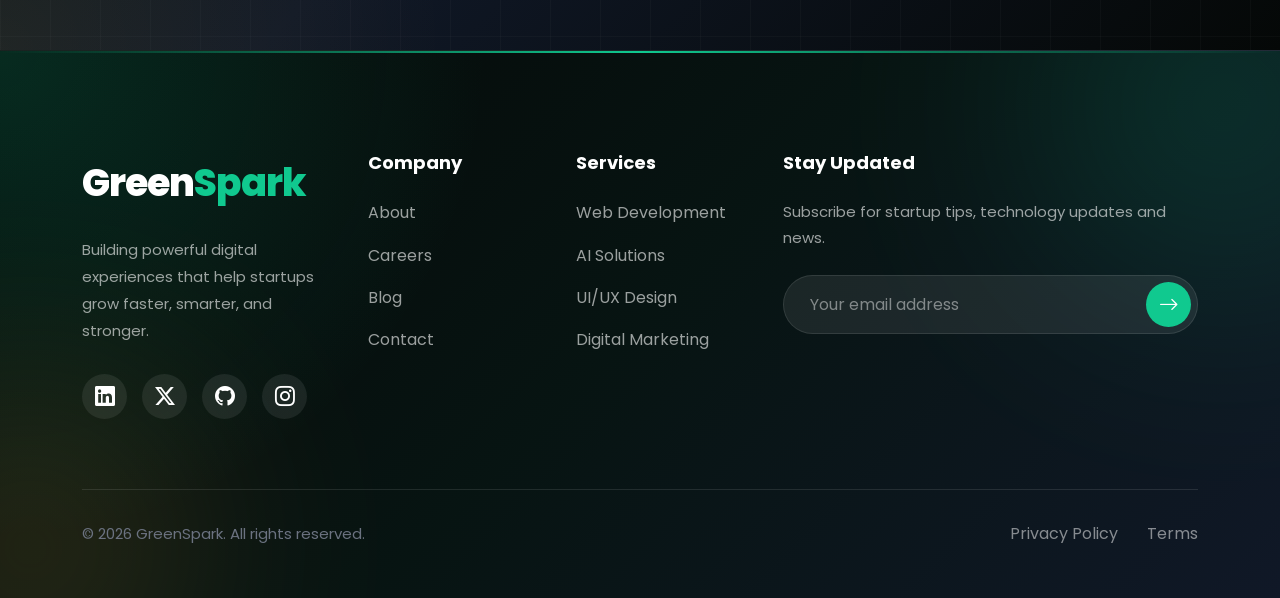
==== commit 382374a1: "Add styling GreenSpark and make it responsive" ====
--- a/about.html
+++ b/about.html
@@ -19,6 +19,7 @@
         rel="stylesheet" />
 
         <link rel="stylesheet" href="css/style.css" />
+        <link rel="stylesheet" href="css/about.css">
 </head>
 <body>
 
@@ -75,11 +76,11 @@
         <div class="container">
             <div class="row align-items-center g-5">
                 <div class="col-lg-6">
-                    <span>
+                    <span class="title-span">
                         About GreenSpark
                     </span>
                     <h2>
-                        Inspiring innovation.Creating Impact.
+                        Inspiring innovation Creating Impact.
                     </h2>
                     <p>
                         Greenspark is a forward-thinking startup focused on creating innovative digital solution for
@@ -91,13 +92,13 @@
                         create meaningful experince for people.
                     </p>
     
-                    <a href="" class="btn btn-primary">
+                    <a href="services.html" class="btn btn-primary">
                         Explore Our Service
     
                     </a>
                 </div>
                 <div class="col-lg-6">
-                    <img src="images/about-img.jfif" alt="GreenSpark theme working together" class="img-fluid rounded">
+                    <img src="images/about-img.jfif" alt="GreenSpark theme working together" class="img-fluid about-image">
                 </div>
     
             </div>
@@ -168,7 +169,7 @@
     <section class="why-choose-us py-5">
         <div class="container">
             <div class="text-center mb-5">
-                <span>
+                <span class="title-span">
                     Why Choose Us
                 </span>
                 <h2>
@@ -185,7 +186,7 @@
     
                 <!-- Feature 1 -->
                 <div class="col-md-6 col-lg-3">
-                    <div class="featured-card text-center p-4 h-100">
+                    <div class="feature-card text-center p-4 h-100">
                         <div class="feature-icon">
                             <i class="bi bi-lightbulb"></i>
                         </div>
@@ -202,7 +203,7 @@
     
                 <!-- Feature 2 -->
                 <div class="col-md-6 col-lg-3">
-                    <div class="featured-card text-center p-4 h-100">
+                    <div class="feature-card text-center p-4 h-100">
                         <div class="feature-icon">
                             <i class="bi bi-people"></i>
                         </div>
@@ -219,7 +220,7 @@
     
                 <!-- Feature 3 -->
                 <div class="col-md-6 col-lg-3">
-                    <div class="featured-card text-center p-4 h-100">
+                    <div class="feature-card text-center p-4 h-100">
                         <div class="feature-icon">
                             <i class="bi bi-graph-up-arrow"></i>
                         </div>
@@ -236,7 +237,7 @@
     
                 <!-- Feature 4 -->
                 <div class="col-md-6 col-lg-3">
-                    <div class="featured-card text-center p-4 h-100">
+                    <div class="feature-card text-center p-4 h-100">
                         <div class="feature-icon">
                             <i class="bi bi-shield-check"></i>
                         </div>
@@ -267,7 +268,7 @@
                 <div class="col-md-6">
                     <div class="mission-card p-4 h-100">
                         <div class="section-icon">
-                            <i class="bi bi-bullseys"></i>
+                            <i class="bi bi-bullseye"></i>
                         </div>
                         <h3>
                             Our Mission
@@ -283,7 +284,7 @@
                 <!-- vision -->
     
                 <div class="col-md-6">
-                    <div class="mission-card p-4 h-100">
+                    <div class="vision-card p-4 h-100">
                         <div class="section-icon">
                             <i class="bi bi-eye"></i>
                         </div>
@@ -310,18 +311,18 @@
     
                 <!-- Image-->
                 <div class="col-lg-6">
-                    <img src="images/abo.jfif" alt="GreenSPark team working" class="img-fluid rounded">
+                    <img src="images/about2.jfif" alt="GreenSPark team working" class="img-fluid">
                 </div>
     
                 <!-- Steps -->
     
                 <div class="col-lg-6">
-                    <span>
+                    <span class="title-span">
                         How we work
                     </span>
     
                     <h2>
-                        Turning Ideas Into ]Digital Solutions
+                        Turning Ideas Into Digital Solutions
                     </h2>
     
                     <p>
--- a/css/about.css
+++ b/css/about.css
@@ -0,0 +1,1242 @@
+
+
+:root {
+
+    /* Brand Colors */
+    --primary: #0DBA7B;
+    --primary-dark: #0A8A5A;
+    --secondary: #FFD54A;
+
+    /* Background Colors */
+    --dark: #101918;
+    --dark-2: #1F2937;
+
+    /* Light Colors */
+    --light: #F8FCFB;
+    --white: #FFFFFF;
+
+    /* Text Colors */
+    --text: #6B7280;
+
+    /* Border */
+    --border: #E5E7EB;
+
+    /* Effects */
+    --shadow: 0 15px 40px rgba(0, 0, 0, .08);
+
+    /* Border Radius */
+    --radius: 20px;
+
+    /* Transition */
+    --transition: .35s ease;
+
+    /* Additional Color */
+    --color: rgb(246, 251, 250);
+}
+
+
+    /* GENERAL RESET */
+
+* {
+    margin: 0;
+    padding: 0;
+    box-sizing: border-box;
+    font-family:'Poppins',sans-serif;
+}
+
+
+html {
+    scroll-behavior: smooth;
+}
+
+
+body {
+
+    background-color: var(--dark);
+
+    color: var(--white);
+
+    line-height: 1.7;
+
+    overflow-x: hidden;
+}
+
+
+img {
+
+    max-width: 100%;
+
+    height: auto;
+
+    display: block;
+}
+
+
+a {
+
+    text-decoration: none;
+
+    transition: var(--transition);
+}
+
+
+p {
+
+    color: var(--text);
+
+    font-size: 15px;
+
+    line-height: 1.8;
+}
+
+
+h1,
+h2,
+h3,
+h4,
+h5,
+h6 {
+
+    color: var(--white);
+
+    font-weight: 700;
+
+    line-height: 1.3;
+}
+
+
+
+    /* COMMON SECTION STYLES */
+
+section {
+
+    position: relative;
+}
+
+
+.section-label {
+
+    display: inline-block;
+
+    color: var(--primary);
+
+    font-size: 14px;
+
+    font-weight: 600;
+
+    letter-spacing: 1px;
+
+    text-transform: uppercase;
+
+    margin-bottom: 10px;
+}
+
+
+.container {
+
+    position: relative;
+
+    z-index: 2;
+}
+
+
+/* =====================================================
+   4. BUTTONS
+===================================================== */
+
+.btn-primary {
+
+    background-color: var(--primary);
+
+    border-color: var(--primary);
+
+    color: var(--white);
+
+    border-radius: 50px;
+
+    padding: 15px 26px;
+
+    font-weight: 600;
+
+    transition: var(--transition);
+    margin-top: 40px;
+}
+
+
+.btn-primary:hover {
+
+    background-color: var(--primary-dark);
+
+    border-color: var(--primary-dark);
+
+    color: var(--white);
+
+    transform: translateY(-2px);
+
+    box-shadow:
+        0 8px 20px rgba(13, 186, 123, .25);
+}
+
+
+/* Yellow is used very lightly */
+
+.btn-secondary {
+
+    background-color: var(--secondary);
+
+    border-color: var(--secondary);
+
+    color: var(--dark);
+
+    border-radius: 50px;
+
+    font-weight: 600;
+
+    padding: 11px 26px;
+
+    transition: var(--transition);
+}
+
+
+.btn-secondary:hover {
+
+    background-color: #f4c72f;
+
+    border-color: #f4c72f;
+
+    color: var(--dark);
+
+    transform: translateY(-2px);
+}
+
+
+/* About hero */
+
+.about-hero {
+
+    min-height: 460px;
+
+    display: flex;
+
+    align-items: center;
+
+    justify-content: center;
+
+    text-align: center;
+
+    position: relative;
+
+    background:
+
+        linear-gradient(
+            rgba(16, 25, 24, .35),
+            rgba(16, 25, 24, .50)
+        ),
+
+        url("../images/h.jfif")
+
+        center / cover no-repeat;
+
+    overflow: hidden;
+    
+}
+
+
+/* Green decorative effect */
+
+.about-hero::before {
+
+    content: "";
+
+    position: absolute;
+
+    width: 300px;
+
+    height: 300px;
+
+    background: var(--primary);
+
+    opacity: .08;
+
+    border-radius: 50%;
+
+    filter: blur(80px);
+
+    top: -100px;
+
+    left: -100px;
+}
+
+
+.about-hero h1 {
+
+    font-size: clamp(2.2rem, 5vw, 4rem);
+
+    margin-bottom: 15px;
+}
+
+
+.about-hero p {
+
+    color: rgba(255, 255, 255, .75);
+
+    max-width: 600px;
+
+    margin: 0 auto;
+    font-size: 17px;
+}
+
+
+/* About introduction */
+
+.about-intro {
+
+    padding-top: 100px !important;
+
+    padding-bottom: 100px !important;
+    background-image:
+        linear-gradient(rgba(255,255,255,.025) 1px, transparent 1px),
+        linear-gradient(90deg, rgba(255,255,255,.025) 1px, transparent 1px),
+        radial-gradient(circle at top right, rgba(16,201,143,.18), transparent 35%),
+        radial-gradient(circle at bottom left, rgba(255,211,78,.08), transparent 30%),
+        linear-gradient(135deg,#071412,#101827,#050807);
+
+    background-size:
+        50px 50px,
+        50px 50px,
+        auto,
+        auto,
+        auto;
+}
+
+
+.about-intro .section-label {
+
+    position: relative;
+
+    padding-left: 14px;
+}
+
+
+.about-intro .section-label::before {
+
+    content: "";
+
+    position: absolute;
+
+    left: 0;
+
+    top: 50%;
+
+    transform: translateY(-50%);
+
+    width: 4px;
+
+    height: 20px;
+
+    background-color: var(--primary);
+
+    border-radius: 5px;
+}
+
+
+.about-intro h2 {
+
+    font-size: clamp(2rem, 4vw, 3rem);
+
+    margin: 25px 0;
+}
+
+
+.about-intro p {
+
+    margin-bottom: 15px;
+
+    max-width: 600px;
+}
+
+
+/* About Image */
+
+.about-image {
+
+    position: relative;
+
+    overflow: hidden;
+
+    border-radius: var(--radius);
+
+}
+
+
+.about-image img {
+
+    width: 100%;
+
+    min-height: 350px;
+
+    object-fit: cover;
+
+    border-radius: var(--radius);
+
+    transition: transform .6s ease;
+    border-radius: 40px;
+}
+
+
+.about-image:hover img {
+
+    transform: scale(1.04);
+}
+
+
+/* statistics */
+
+.statistics {
+
+    background-color: var(--light);
+
+    padding-top: 70px !important;
+
+    padding-bottom: 70px !important;
+}
+
+
+.stat-item {
+
+    padding: 20px;
+
+    position: relative;
+}
+
+.stat-item h3 {
+
+    color: var(--primary);
+
+    font-size: clamp(2rem, 4vw, 3rem);
+
+    margin-bottom: 5px;
+}
+
+
+.stat-item p {
+
+    color:var(--text);
+
+    margin: 0;
+
+    font-size: 14px;
+}
+
+
+/* WHY CHOOSE US */
+
+
+.why-choose-us {
+
+    padding-top: 100px !important;
+
+    padding-bottom: 100px !important;
+    background-image:
+        linear-gradient(rgba(255,255,255,.025) 1px, transparent 1px),
+        linear-gradient(90deg, rgba(255,255,255,.025) 1px, transparent 1px),
+        radial-gradient(circle at top right, rgba(16,201,143,.18), transparent 35%),
+        radial-gradient(circle at bottom left, rgba(255,211,78,.08), transparent 30%),
+        linear-gradient(135deg,#071412,#101827,#050807);
+
+    background-size:
+        50px 50px,
+        50px 50px,
+        auto,
+        auto,
+        auto;
+}
+
+.title-span{
+    color: var(--light);
+    font-size: 16px;
+    background: #0dba7b4f;
+    border: 1px solid #0DBA7B;
+    padding: 12px 24px;
+    border-radius: var(--radius);
+}
+.why-choose-us h2 {
+
+    font-size: clamp(2rem, 4vw, 2.8rem);
+
+    margin: 25px 0;
+}
+
+
+.why-choose-us > .container > .text-center > p {
+
+    max-width: 600px;
+
+    margin: 0 auto;
+}
+
+
+/* Feature Card */
+
+.feature-card {
+
+    background-color: var(--dark-2);
+
+    border:1px solid #071412;
+
+    border-radius: var(--radius);
+
+    transition: var(--transition);
+
+    height: 100%;
+
+    position: relative;
+
+    overflow: hidden;
+
+}
+
+
+.feature-card::before {
+
+    content: "";
+
+    position: absolute;
+
+    top: 0;
+
+    left: 0;
+
+    width: 100%;
+
+    height: 3px;
+
+    background-color: var(--primary);
+
+    transform: scaleX(0);
+
+    transform-origin: left;
+
+    transition: var(--transition);
+}
+
+
+.feature-card:hover {
+
+    transform: translateY(-8px);
+
+    box-shadow:
+        0 15px 35px rgba(0, 0, 0, .25);
+
+    border-color: rgba(13, 186, 123, .05);
+}
+
+
+.feature-card:hover::before {
+
+    transform: scaleX(1);
+}
+
+
+/* Feature Icon */
+
+.feature-icon {
+
+    width: 65px;
+
+    height: 65px;
+
+    margin: 0 auto 20px;
+
+    display: flex;
+
+    align-items: center;
+
+    justify-content: center;
+
+    border-radius: 50%;
+
+    background-color:
+        rgba(13, 186, 123, .12);
+
+    color: var(--primary);
+
+    font-size: 28px;
+
+    transition: var(--transition);
+}
+
+
+.feature-card:hover .feature-icon {
+
+    background-color: var(--primary);
+
+    color: var(--white);
+
+    transform: rotate(5deg) scale(1.05);
+}
+
+
+.feature-card h4 {
+
+    font-size: 20px;
+
+    margin-bottom: 12px;
+}
+
+.feature-card p {
+
+    font-size: 14px;
+
+    margin-bottom: 0;
+}
+
+
+
+    /* MISSION & VISION */
+
+
+.mission-vision {
+
+    background-color: var(--white); 
+
+    padding-top: 80px !important;
+
+    padding-bottom: 80px !important;
+}
+
+
+.mission-card,.vision-card{
+
+background:var(--dark);
+
+
+
+
+border:1px solid rgba(255,255,255,.0.05);
+
+
+backdrop-filter:blur(15px);
+
+
+padding:45px 30px;
+
+
+border-radius:28px;
+
+
+text-align:center;
+
+
+transition:.5s;
+
+
+height:100%;
+
+
+position:relative;
+
+
+overflow:hidden;
+
+transition: var(--transition);
+
+}
+
+
+
+/* Card glow hover */
+
+
+.mission-card::before,
+.vision-card::before{
+
+content:"";
+
+position:absolute;
+
+width:120px;
+height:120px;
+
+background:#10C98F;
+
+filter:blur(70px);
+
+opacity:0;
+
+transition:.5s;
+
+top:-50px;
+right:-50px;
+
+}
+
+
+
+.mission-card:hover::before,.vision-card:hover::before{
+
+opacity:.5;
+
+}
+.mission-card:hover,
+.vision-card:hover {
+
+    transform:translateY(-15px);
+
+border-color:#10C98F;
+
+box-shadow:
+
+0 25px 60px rgba(16,201,143,.25);
+}
+
+
+.section-icon {
+
+    width: 60px;
+
+    height: 60px;
+
+    display: flex;
+
+    align-items: center;
+
+    justify-content: center;
+
+    border-radius: 15px;
+
+    background-color:
+        rgba(13, 186, 123, .12);
+
+    color: var(--primary);
+
+    font-size: 25px;
+
+    margin-bottom: 20px;
+}
+
+
+.mission-card h3,
+.vision-card h3 {
+
+    margin-bottom: 15px;
+    color: var(--primary);
+}
+
+
+/* Yellow highlight used only for Vision */
+
+.vision-card .section-icon {
+
+    color: var(--secondary);
+
+    background-color:
+        rgba(255, 213, 74, .08);
+}
+
+
+
+ /* HOW WE WORK */
+
+
+.how-it-works {
+
+    padding-top: 100px !important;
+
+    padding-bottom: 100px !important;
+    background-image:
+        linear-gradient(rgba(255,255,255,.025) 1px, transparent 1px),
+        linear-gradient(90deg, rgba(255,255,255,.025) 1px, transparent 1px),
+        radial-gradient(circle at top right, rgba(16,201,143,.18), transparent 35%),
+        radial-gradient(circle at bottom left, rgba(255,211,78,.08), transparent 30%),
+        linear-gradient(135deg,#071412,#101827,#050807);
+
+    background-size:
+        50px 50px,
+        50px 50px,
+        auto,
+        auto,
+        auto;
+}
+
+
+.how-it-works img {
+
+    width: 100%;
+
+    min-height: 500px;
+
+    object-fit: cover;
+
+    border-radius: var(--radius);
+
+    transition: var(--transition);
+}
+
+
+.how-it-works img:hover {
+
+    transform: scale(1.02);
+}
+
+
+.how-it-works h2 {
+
+    font-size: clamp(2rem, 4vw, 2.8rem);
+
+    margin: 25px 0;
+}
+
+
+/* Work Steps */
+
+.work-step {
+
+    position: relative;
+
+    padding-left: 5px;
+}
+
+
+.step-number {
+
+    flex-shrink: 0;
+
+    width: 48px;
+
+    height: 48px;
+
+    border-radius: 50%;
+
+    border: 2px solid var(--primary);
+
+    color: var(--primary);
+
+    display: flex;
+
+    align-items: center;
+
+    justify-content: center;
+
+    font-size: 18px;
+
+    font-weight: 700;
+
+    transition: var(--transition);
+}
+
+
+.work-step:hover .step-number {
+
+    background-color: var(--primary);
+
+    color: var(--white);
+
+    transform: scale(1.08);
+}
+
+
+.work-step h5 {
+
+    margin-bottom: 5px;
+
+    font-size: 18px;
+}
+
+
+.work-step p {
+
+    margin: 0;
+
+    font-size: 14px;
+}
+
+
+/* =====================================================
+   11. RESPONSIVE - LARGE DESKTOP
+===================================================== */
+
+@media (min-width: 1200px) {
+
+    .about-hero {
+
+        min-height: 430px;
+    }
+
+
+    .about-intro,
+    .why-choose-us,
+    .how-it-works {
+
+        padding-left: 20px;
+
+        padding-right: 20px;
+    }
+
+}
+
+
+/* =====================================================
+   12. RESPONSIVE - TABLET
+===================================================== */
+
+@media (max-width: 991.98px) {
+
+    .about-hero {
+
+        min-height: 350px;
+
+        padding-top: 100px;
+
+        padding-bottom: 70px;
+    }
+
+
+    .about-intro {
+
+        padding-top: 80px !important;
+
+        padding-bottom: 80px !important;
+    }
+
+
+    .about-intro .row {
+
+        text-align: center;
+    }
+
+
+    .about-intro p {
+
+        margin-left: auto;
+
+        margin-right: auto;
+    }
+
+
+    .about-intro .section-label::before {
+
+        display: none;
+    }
+
+
+    .about-image {
+
+        max-width: 700px;
+
+        margin: 0 auto;
+    }
+
+
+    .statistics {
+
+        padding-top: 60px !important;
+
+        padding-bottom: 60px !important;
+    }
+
+
+    .why-choose-us {
+
+        padding-top: 80px !important;
+
+        padding-bottom: 80px !important;
+    }
+
+
+    .how-it-works {
+
+        padding-top: 80px !important;
+
+        padding-bottom: 80px !important;
+    }
+
+
+    .how-it-works .row {
+
+        text-align: center;
+    }
+
+
+    .how-it-works img {
+
+        min-height: 400px;
+
+        max-width: 700px;
+
+        margin: 0 auto;
+    }
+
+
+    .work-step {
+
+        text-align: left;
+
+        max-width: 600px;
+
+        margin-left: auto;
+
+        margin-right: auto;
+    }
+
+}
+
+
+/* =====================================================
+   13. RESPONSIVE - MOBILE
+===================================================== */
+
+@media (max-width: 767.98px) {
+
+    body {
+
+        font-size: 14px;
+    }
+
+
+    .about-hero {
+
+        min-height: 300px;
+
+        padding: 90px 20px 60px;
+    }
+
+
+    .about-hero h1 {
+
+        font-size: 2.2rem;
+    }
+
+
+    .about-hero p {
+
+        font-size: 15px;
+    }
+
+
+    .about-intro {
+
+        padding-top: 60px !important;
+
+        padding-bottom: 60px !important;
+    }
+
+
+    .about-intro h2 {
+
+        font-size: 2rem;
+    }
+
+
+    .about-image img {
+
+        min-height: 280px;
+        }
+
+
+    .statistics {
+
+        padding-top: 50px !important;
+
+        padding-bottom: 50px !important;
+    }
+
+
+    .stat-item {
+
+        padding: 15px 10px;
+    }
+
+
+    .stat-item h3 {
+
+        font-size: 2rem;
+    }
+
+
+    .why-choose-us {
+
+        padding-top: 60px !important;
+
+        padding-bottom: 60px !important;
+    }
+
+
+    .why-choose-us h2 {
+
+        font-size: 2rem;
+    }
+
+
+    .feature-card {
+
+        padding: 30px 20px !important;
+    }
+
+
+    .mission-vision {
+
+        padding-top: 60px !important;
+
+        padding-bottom: 60px !important;
+    }
+
+
+    .mission-card,
+    .vision-card {
+
+        padding: 30px !important;
+    }
+
+
+    .how-it-works {
+
+        padding-top: 60px !important;
+
+        padding-bottom: 60px !important;
+    }
+
+
+    .how-it-works h2 {
+
+        font-size: 2rem;
+    }
+
+
+    .how-it-works img {
+
+        min-height: 280px;
+    }
+
+
+    .work-step {
+
+        gap: 15px !important;
+    }
+
+
+    .step-number {
+
+        width: 44px;
+
+        height: 44px;
+
+        font-size: 16px;
+    }
+
+}
+
+
+/* =====================================================
+   14. RESPONSIVE - SMALL MOBILE
+===================================================== */
+
+@media (max-width: 575.98px) {
+
+    .container {
+
+        padding-left: 20px;
+
+        padding-right: 20px;
+    }
+
+
+    .about-hero {
+
+        min-height: 270px;
+    }
+
+
+    .about-hero h1 {
+
+        font-size: 2rem;
+    }
+
+
+    .about-hero p {
+
+        font-size: 14px;
+    }
+
+
+    .about-intro h2 {
+
+        font-size: 1.8rem;
+    }
+
+
+    .stat-item h3 {
+
+        font-size: 1.7rem;
+    }
+
+
+    .stat-item p {
+
+        font-size: 12px;
+    }
+
+
+    .feature-icon {
+
+        width: 58px;
+
+        height: 58px;
+
+        font-size: 24px;
+    }
+
+
+    .feature-card h4 {
+
+        font-size: 18px;
+    }
+
+
+    .mission-card,
+    .vision-card {
+
+        padding: 25px !important;
+    }
+
+
+    .how-it-works h2 {
+
+        font-size: 1.8rem;
+    }
+
+
+    .work-step h5 {
+
+        font-size: 16px;
+    }
+
+
+    .work-step p {
+
+        font-size: 13px;
+    }
+
+}
+
+
+/* =====================================================
+   15. REDUCE MOTION FOR ACCESSIBILITY
+===================================================== */
+
+@media (prefers-reduced-motion: reduce) {
+
+    *,
+    *::before,
+    *::after {
+
+        scroll-behavior: auto !important;
+
+        transition-duration: 0.01ms !important;
+
+        animation-duration: 0.01ms !important;
+
+        animation-iteration-count: 1 !important;
+    }
+
+}
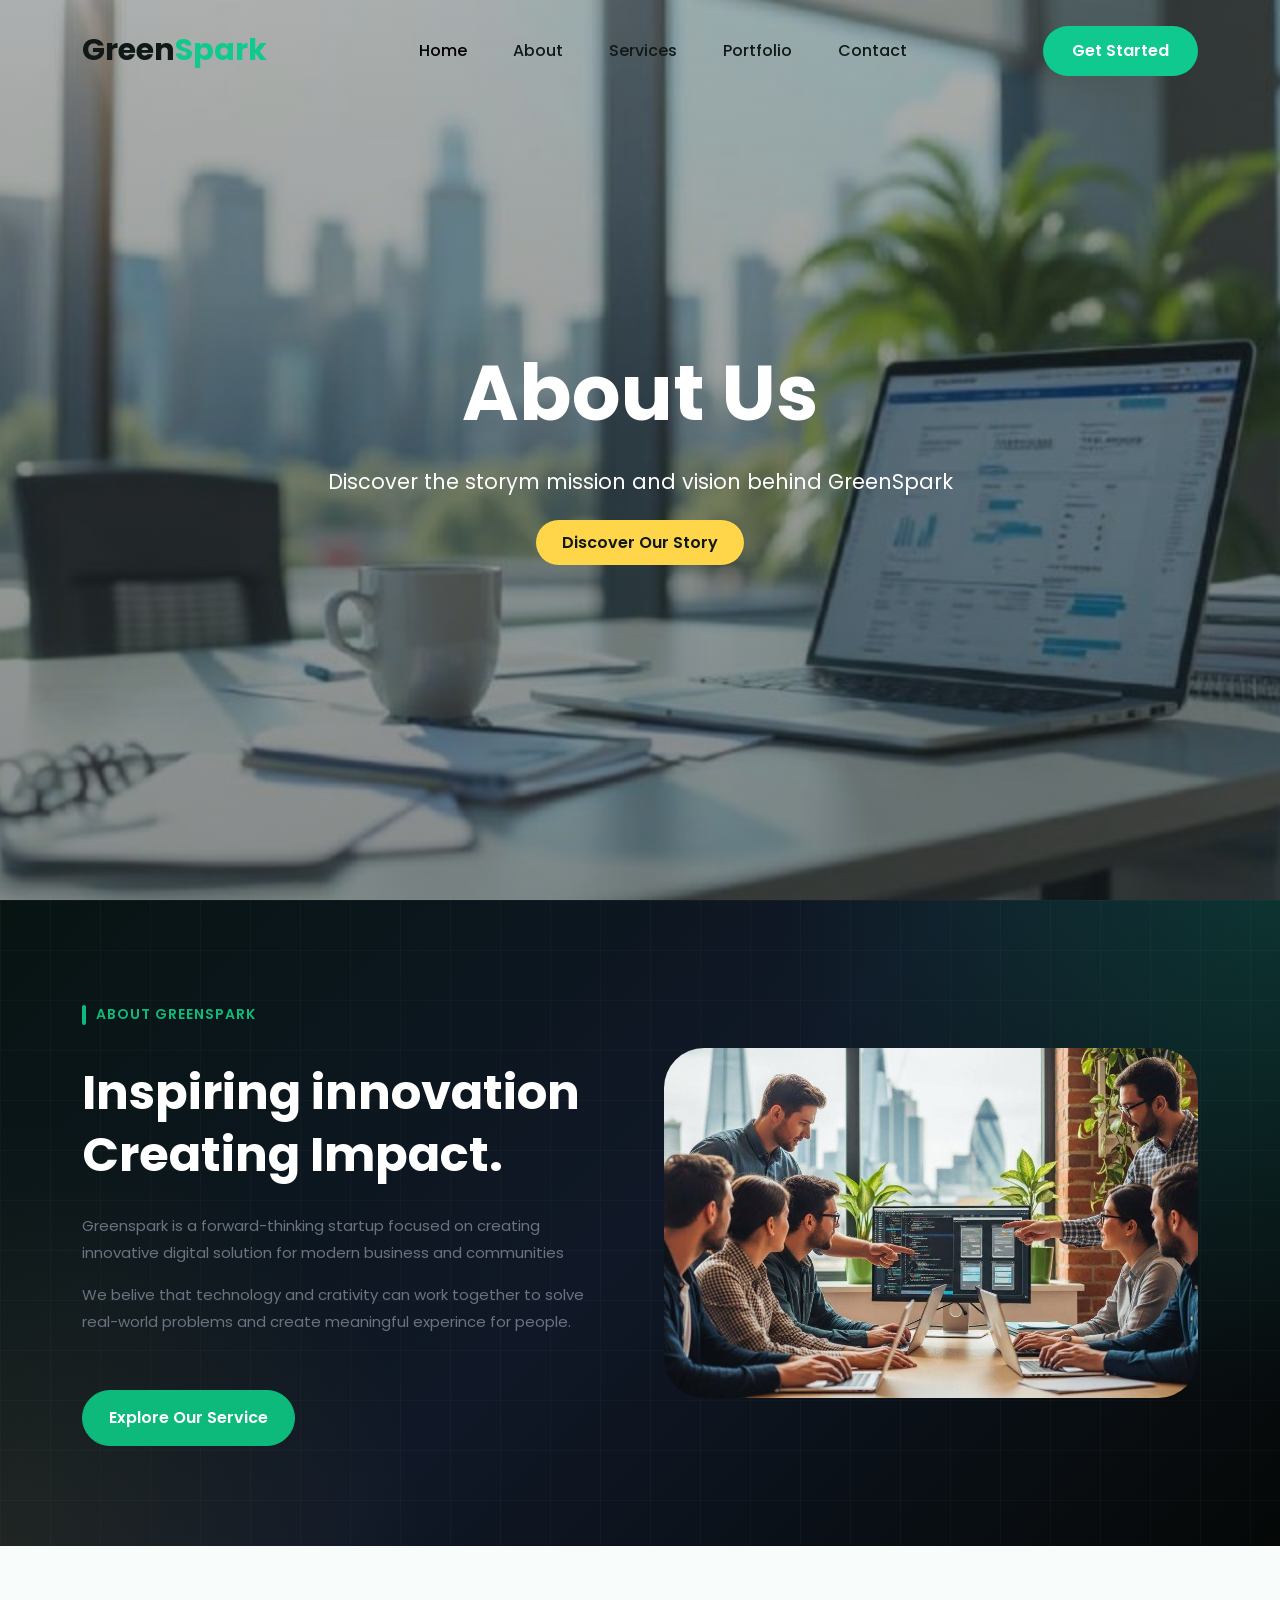
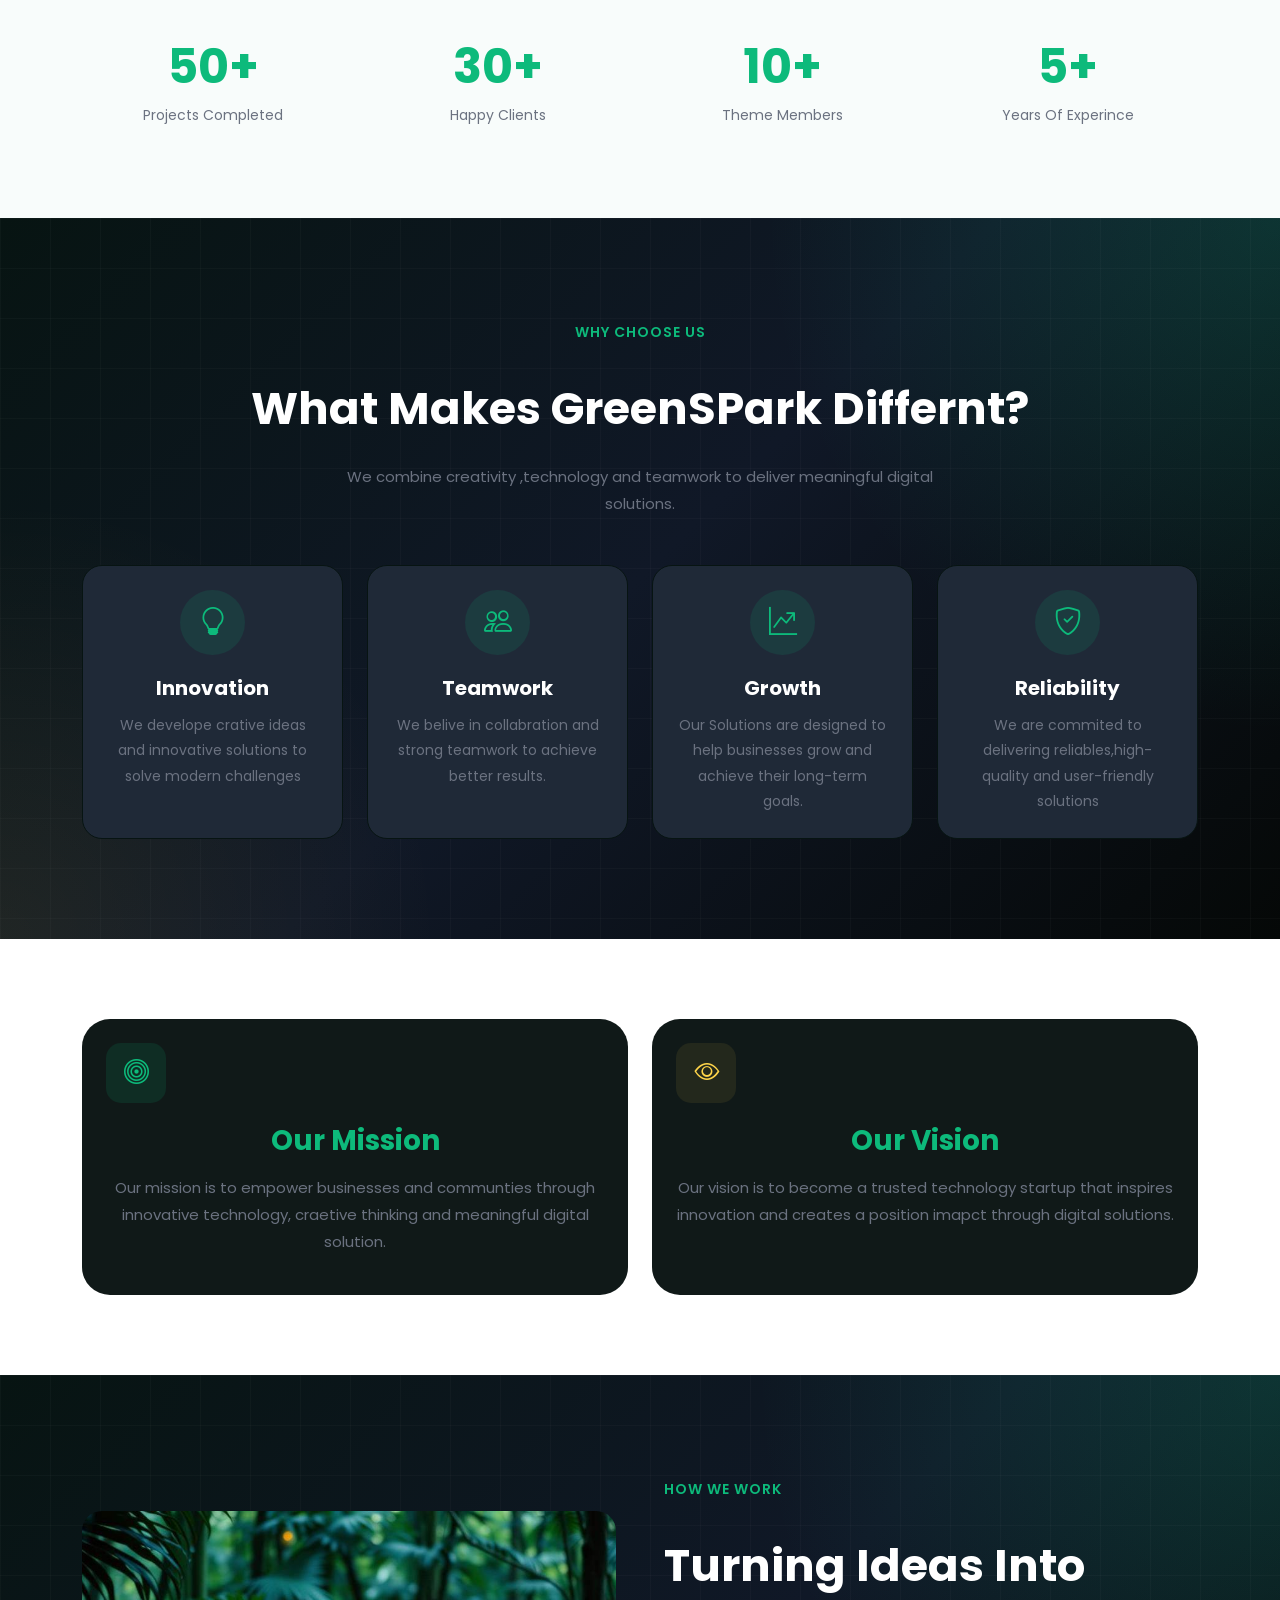
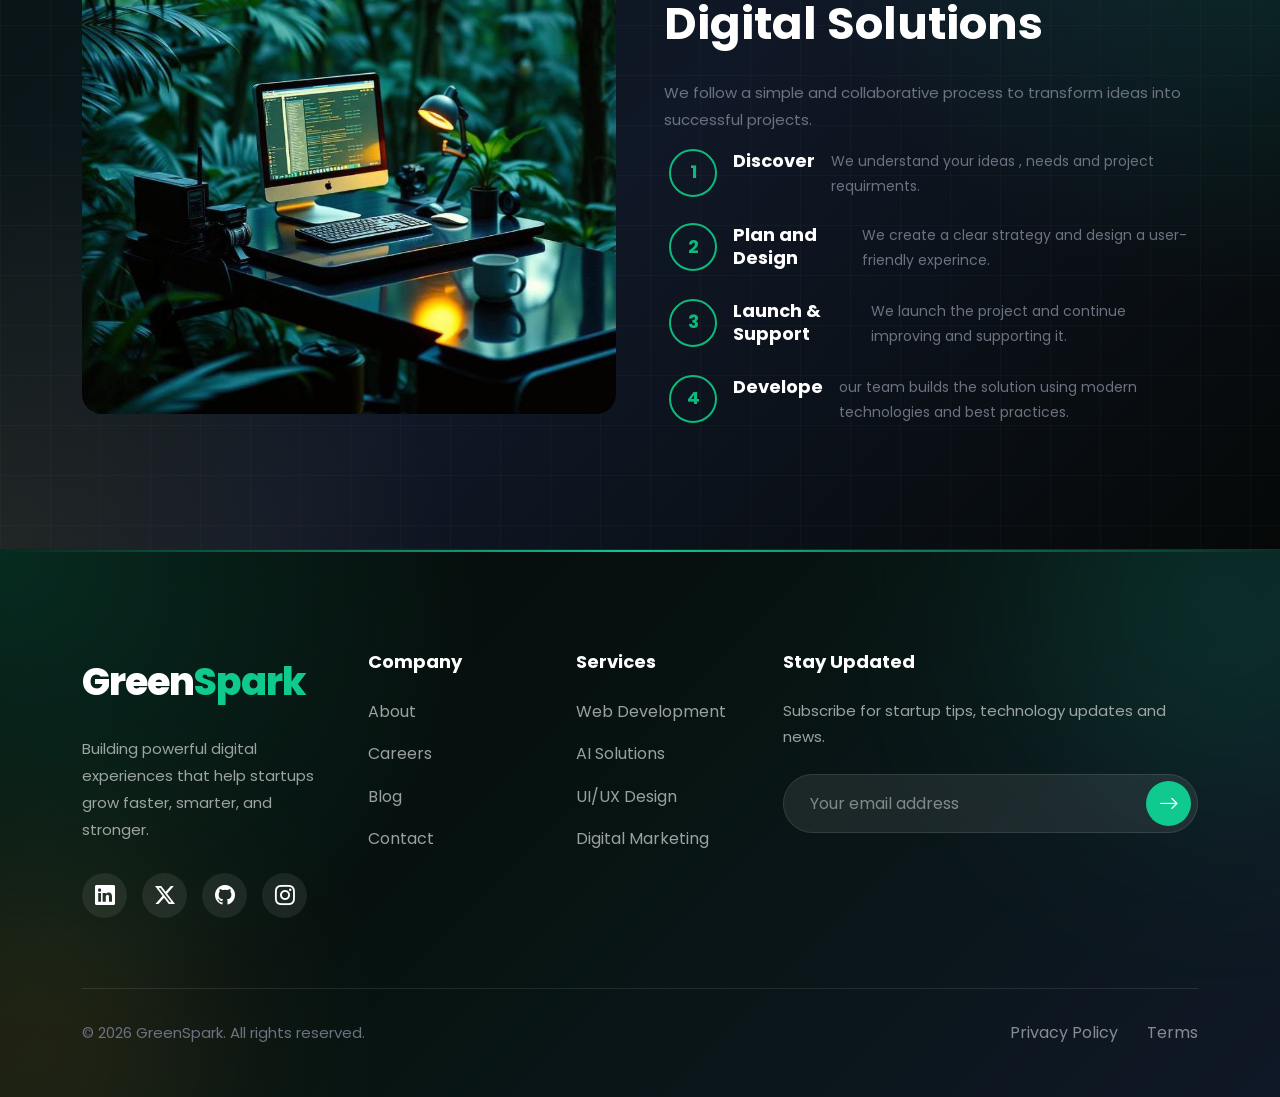
==== commit 0ff58f8c: "Merge pull request #6 from H-akimi07/about-page Add some changes to About page" ====
--- a/about.html
+++ b/about.html
@@ -39,23 +39,23 @@
             <div class="collapse navbar-collapse" id="navbar">
                 <ul class="navbar-nav mx-auto">
                     <li class="nav-item">
-                        <a class="nav-link active" href="#">Home</a>
+                        <a class="nav-link active" href="index.html">Home</a>
                     </li>
     
                     <li class="nav-item">
-                        <a class="nav-link" href="#">About</a>
+                        <a class="nav-link" href="about.html">About</a>
                     </li>
     
                     <li class="nav-item">
-                        <a class="nav-link" href="#">Services</a>
+                        <a class="nav-link" href="services.html">Services</a>
                     </li>
     
                     <li class="nav-item">
-                        <a class="nav-link" href="#">Portfolio</a>
+                        <a class="nav-link" href="portfolio.html">Portfolio</a>
                     </li>
     
                     <li class="nav-item">
-                        <a class="nav-link" href="#">Contact</a>
+                        <a class="nav-link" href="contact.html">Contact</a>
                     </li>
                 </ul>
     
@@ -68,6 +68,7 @@
         <div class="container text-center">
             <h1>About Us</h1>
             <p>Discover the storym mission and vision behind GreenSpark</p>
+            <a href="#" class="btn-secondary">Discover Our Story</a>
         </div>
     </section>
     
@@ -76,7 +77,7 @@
         <div class="container">
             <div class="row align-items-center g-5">
                 <div class="col-lg-6">
-                    <span class="title-span">
+                    <span class="section-label">
                         About GreenSpark
                     </span>
                     <h2>
@@ -97,8 +98,8 @@
     
                     </a>
                 </div>
-                <div class="col-lg-6">
-                    <img src="images/about-img.jfif" alt="GreenSpark theme working together" class="img-fluid about-image">
+                <div class="col-lg-6 about-image">
+                    <img src="images/about-img.jfif" alt="GreenSpark theme working together" class="img-fluid">
                 </div>
     
             </div>
@@ -169,7 +170,7 @@
     <section class="why-choose-us py-5">
         <div class="container">
             <div class="text-center mb-5">
-                <span class="title-span">
+                <span class="section-label">
                     Why Choose Us
                 </span>
                 <h2>
@@ -317,7 +318,7 @@
                 <!-- Steps -->
     
                 <div class="col-lg-6">
-                    <span class="title-span">
+                    <span class="section-label">
                         How we work
                     </span>
     
@@ -443,13 +444,13 @@
                 <div class="footer-column">
                     <h4>Company</h4>
     
-                    <a href="#"> About </a>
-    
-                    <a href="#"> Careers </a>
-    
-                    <a href="#"> Blog </a>
-    
-                    <a href="#"> Contact </a>
+                    <a href="about.html"> About </a>
+    
+                    <a href="index.html"> Careers </a>
+    
+                    <a href="portfolio.html"> Blog </a>
+    
+                    <a href="contact.html"> Contact </a>
                 </div>
     
                 <!-- Services -->
--- a/css/style.css
+++ b/css/style.css
@@ -132,7 +132,7 @@
 
 position:relative;
 
-padding-top:120px;
+padding-top:70px;
 
 }
 
@@ -234,7 +234,7 @@
 
 .dashboard{
 
-height: 551px;
+height: 550px;
 
 position:relative;
 
--- a/css/about.css
+++ b/css/about.css
@@ -214,7 +214,7 @@
 
 .about-hero {
 
-    min-height: 460px;
+    height: 100vh;
 
     display: flex;
 
@@ -233,7 +233,7 @@
             rgba(16, 25, 24, .50)
         ),
 
-        url("../images/h.jfif")
+        url("../images/about-hero.jfif")
 
         center / cover no-repeat;
 
@@ -242,48 +242,47 @@
 }
 
 
-/* Green decorative effect */
-
-.about-hero::before {
-
-    content: "";
-
-    position: absolute;
-
-    width: 300px;
-
-    height: 300px;
-
-    background: var(--primary);
-
-    opacity: .08;
-
-    border-radius: 50%;
-
-    filter: blur(80px);
-
-    top: -100px;
-
-    left: -100px;
-}
-
+
+.about-hero-overlay {
+    min-height: 450px;
+    display: flex;
+    align-items: center;
+    justify-content: center;
+    padding: 80px 20px;
+    
+    background: rgba(0, 0, 0, 0.5);
+}
 
 .about-hero h1 {
-
-    font-size: clamp(2.2rem, 5vw, 4rem);
-
-    margin-bottom: 15px;
-}
-
+    color: #fff;
+    font-size: clamp(2.5rem, 6vw, 5rem);
+    font-weight: 700;
+    margin-bottom: 20px;
+}
 
 .about-hero p {
-
-    color: rgba(255, 255, 255, .75);
-
-    max-width: 600px;
-
-    margin: 0 auto;
-    font-size: 17px;
+    color: #fff;
+    font-size: clamp(1rem, 2vw, 1.3rem);
+    max-width: 650px;
+    margin: 0 auto 30px;
+    line-height: 1.7;
+}
+
+.hero-badge {
+    display: inline-block;
+    color: #fff;
+    background: rgba(25, 135, 84, 0.9);
+    padding: 8px 18px;
+    border-radius: 50px;
+    font-size: 14px;
+    font-weight: 600;
+    margin-bottom: 20px;
+}
+
+.about-hero .btn {
+    padding: 12px 28px;
+    border-radius: 50px;
+    font-weight: 600;
 }
 
 
@@ -452,14 +451,6 @@
         auto;
 }
 
-.title-span{
-    color: var(--light);
-    font-size: 16px;
-    background: #0dba7b4f;
-    border: 1px solid #0DBA7B;
-    padding: 12px 24px;
-    border-radius: var(--radius);
-}
 .why-choose-us h2 {
 
     font-size: clamp(2rem, 4vw, 2.8rem);
@@ -1012,6 +1003,9 @@
 
         font-size: 15px;
     }
+    .about-image img{
+        margin-top: 30px;
+    }
 
 
     .about-intro {
